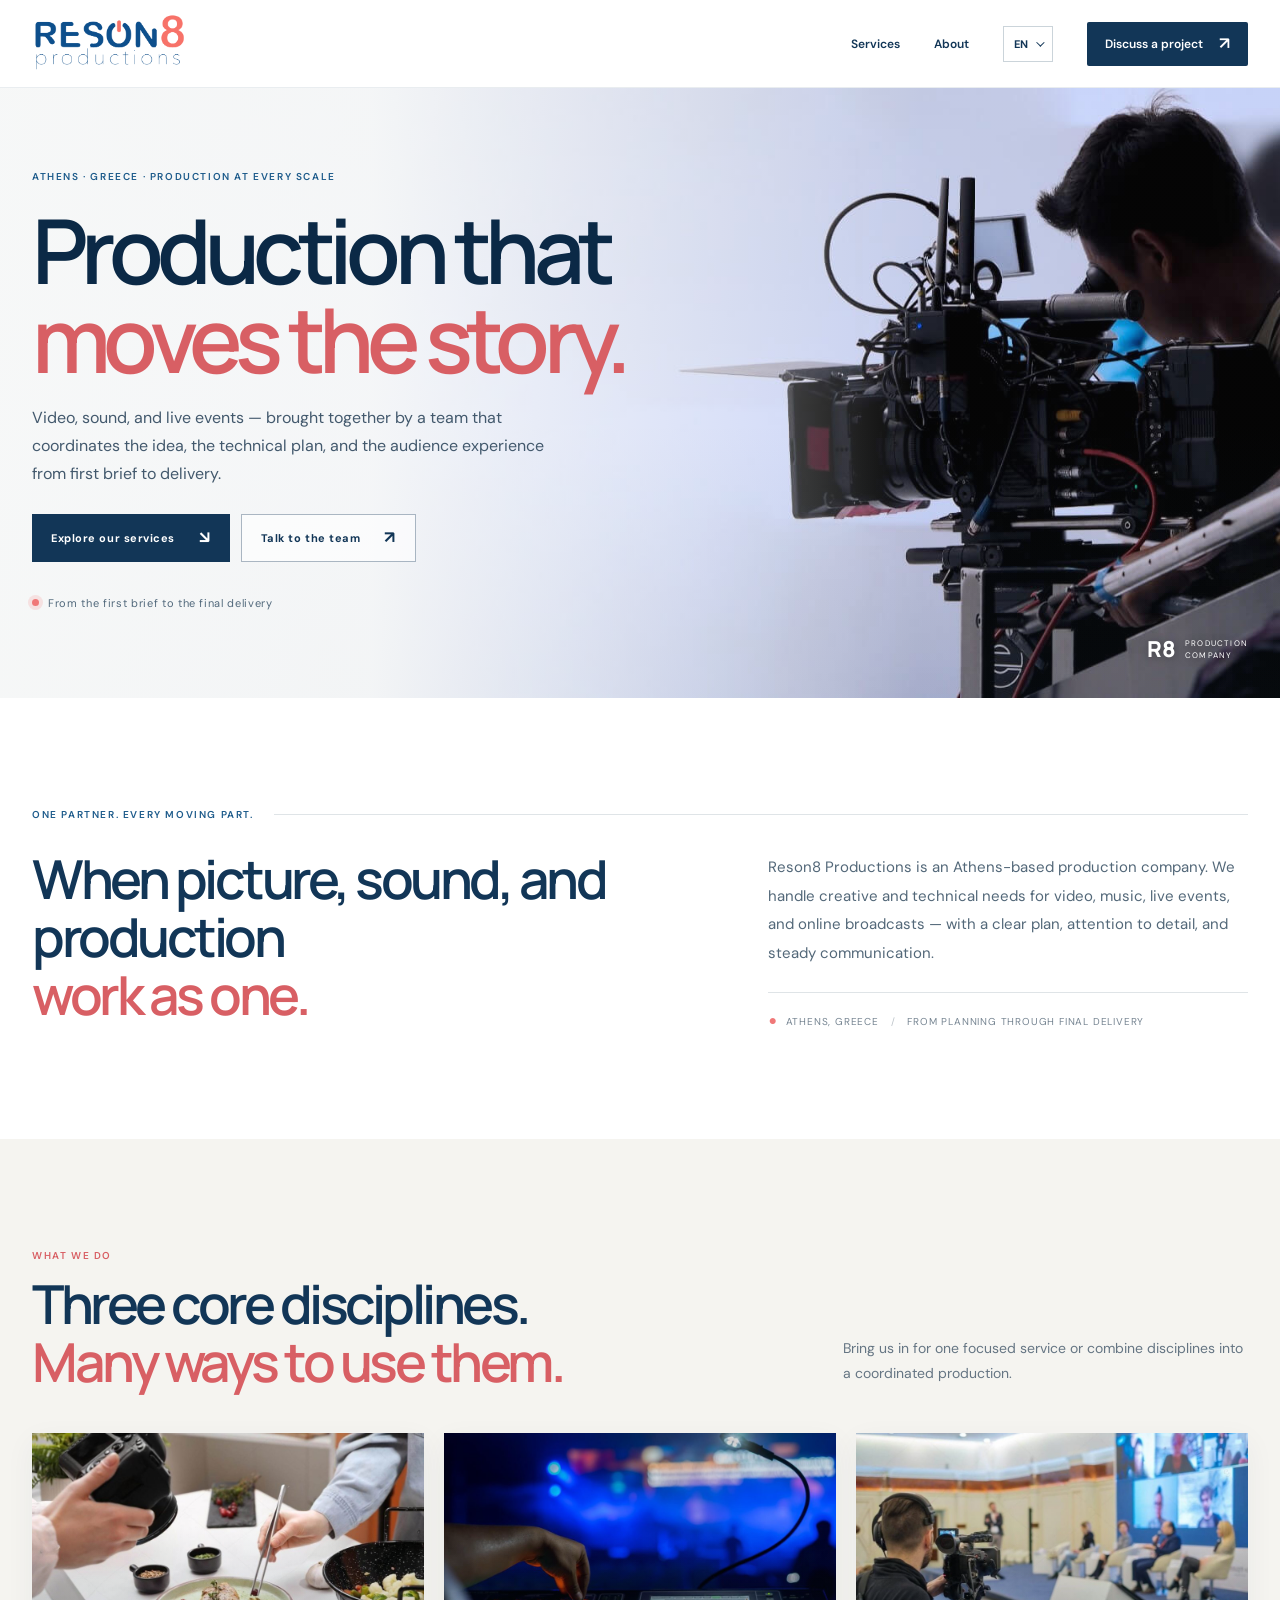
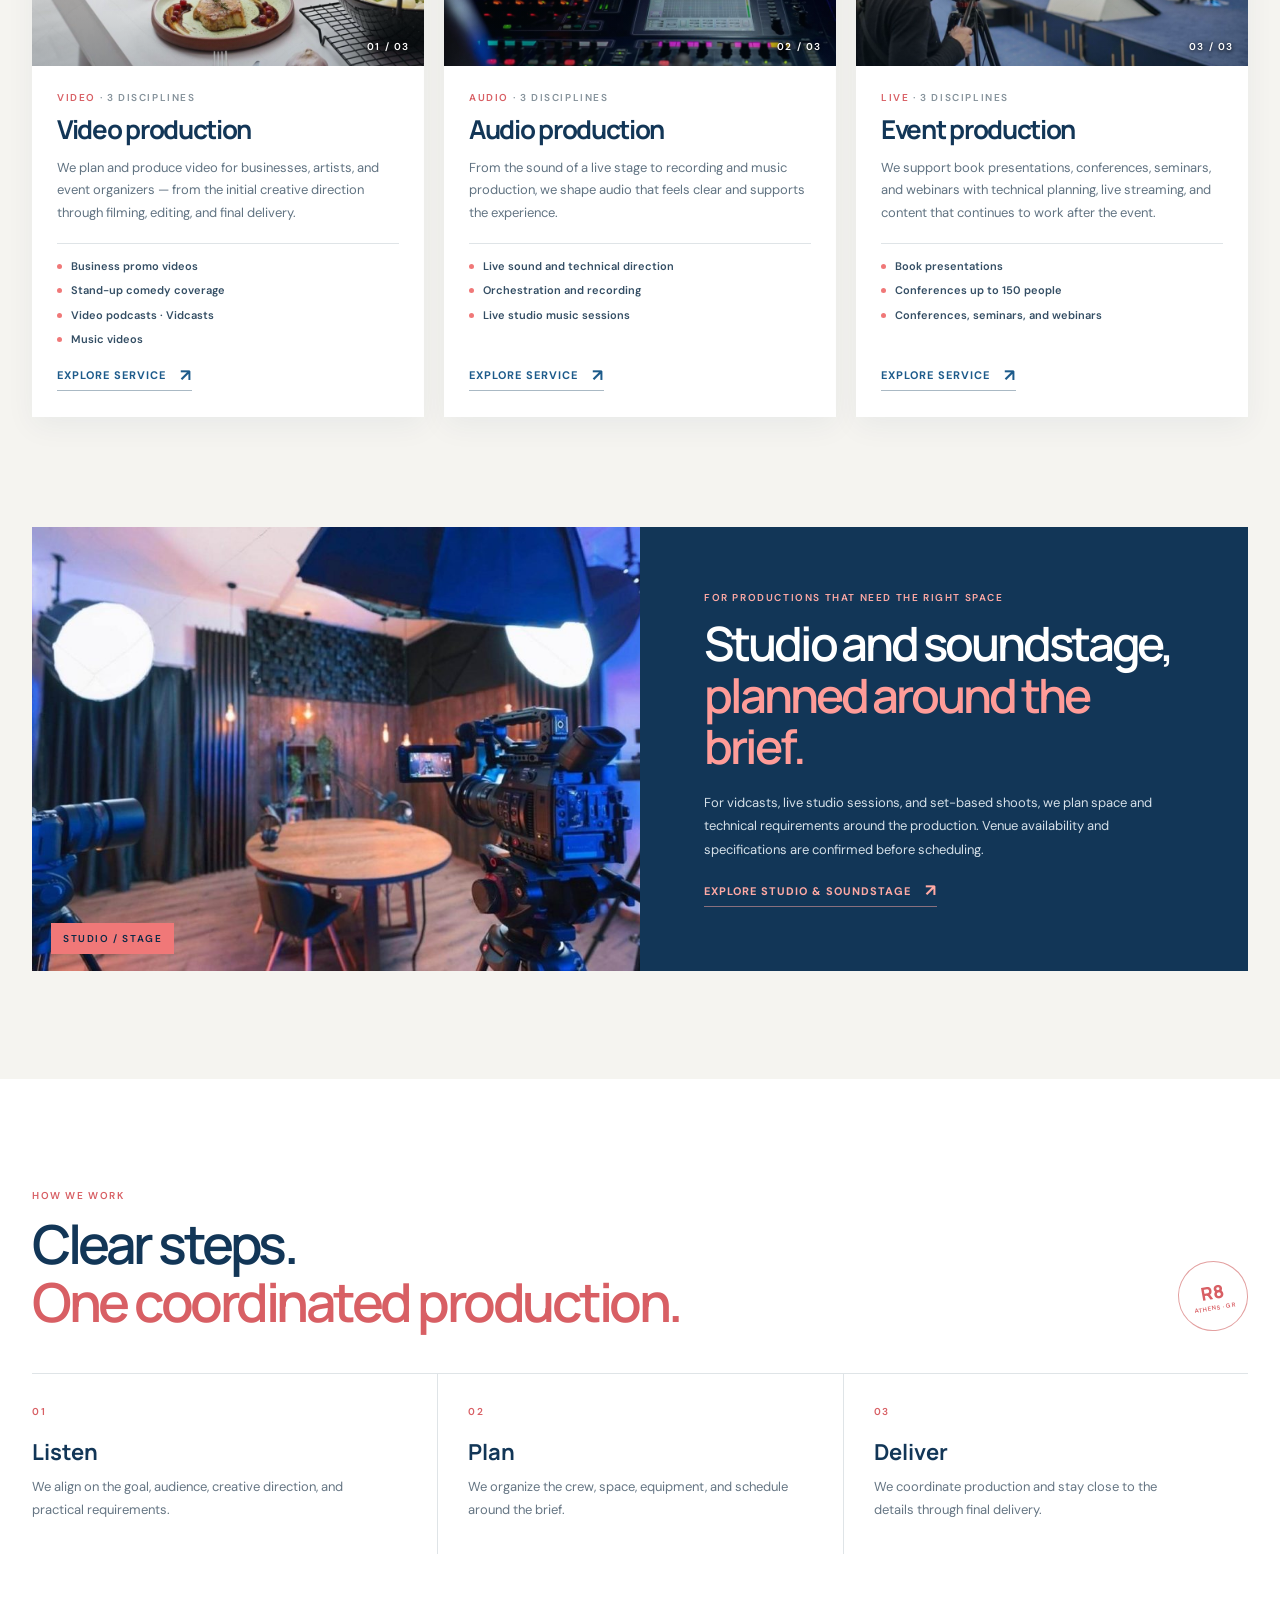
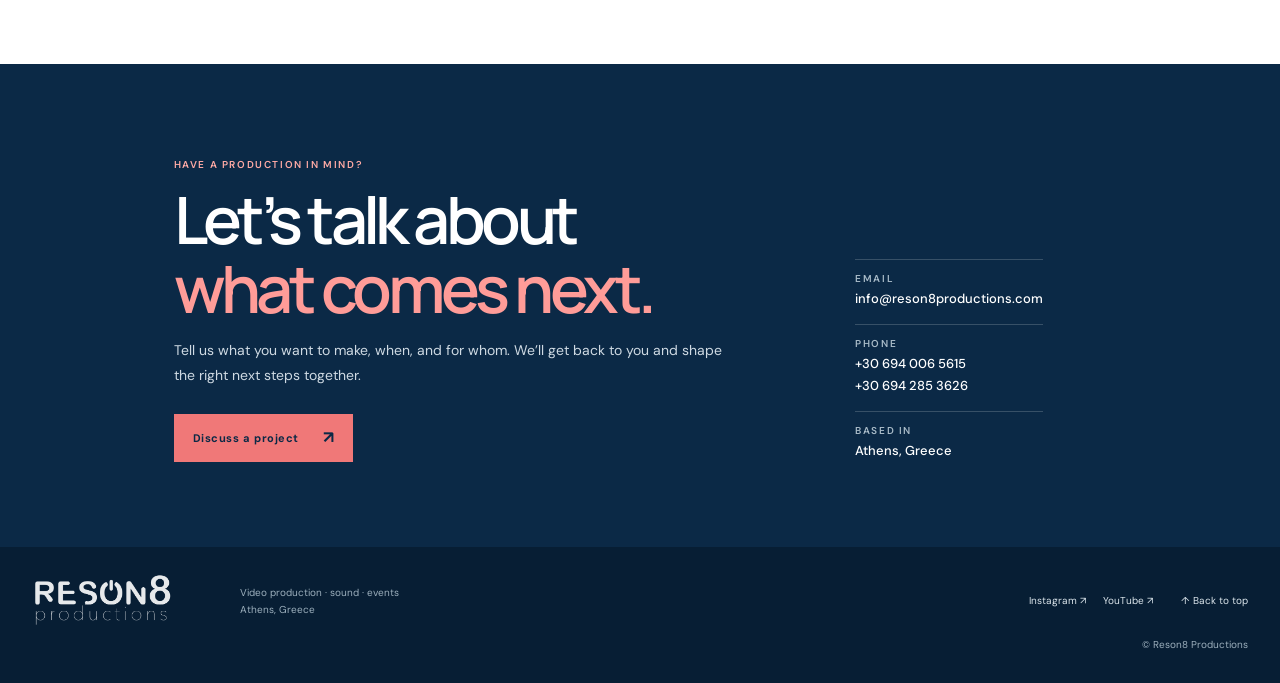
==== en/index.html @ 45d51c39 "Add files via upload" ====
<!doctype html><html lang="en"><head><meta charset="utf-8"><meta name="viewport" content="width=device-width,initial-scale=1"><title>Video, Audio &amp; Event Production in Athens | Reson8 Productions</title><meta name="description" content="Athens-based Reson8 Productions delivers video production, live sound, recording, events, vidcasts, and webinar support."><link rel="canonical" href="https://reson8productions.com/en/"><link rel="alternate" hreflang="el-GR" href="https://reson8productions.com/"><link rel="alternate" hreflang="en" href="https://reson8productions.com/en/"><link rel="alternate" hreflang="x-default" href="https://reson8productions.com/"><meta property="og:type" content="website"><meta property="og:site_name" content="Reson8 Productions"><meta property="og:locale" content="en_GB"><meta property="og:title" content="Video, Audio &amp; Event Production in Athens | Reson8 Productions"><meta property="og:description" content="Athens-based Reson8 Productions delivers video production, live sound, recording, events, vidcasts, and webinar support."><meta property="og:url" content="https://reson8productions.com/en/"><meta property="og:image" content="https://reson8productions.com/Reson8_files/original-camera-setup.jpg"><meta name="twitter:card" content="summary_large_image"><script type="application/ld+json">{"@context":"https://schema.org","@type":"Organization","@id":"https://reson8productions.com/#business","name":"Reson8 Productions","url":"https://reson8productions.com/","email":"info@reson8productions.com","telephone":["+30 694 006 5615","+30 694 285 3626"],"logo":"https://reson8productions.com/Reson8_files/original-reson8-logo.png","address":{"@type":"PostalAddress","addressLocality":"Athens","addressRegion":"Attica","addressCountry":"GR"},"sameAs":["https://www.instagram.com/reson8_productions/","https://www.youtube.com/@Reson8productions","https://www.facebook.com/profile.php?id=61552597577874"],"areaServed":{"@type":"City","name":"Athens"}}</script><link rel="preconnect" href="https://fonts.googleapis.com"><link rel="preconnect" href="https://fonts.gstatic.com" crossorigin><link href="https://fonts.googleapis.com/css2?family=DM+Sans:wght@400;500;600;700&family=Manrope:wght@400;500;600;700;800&display=swap" rel="stylesheet"><link rel="preload" as="image" href="../Reson8_files/original-camera-setup.jpg"><link rel="stylesheet" href="../assets/site.css"></head><body id="top"><header class="site-header"><div class="nav-shell"><a class="brand" href="../en/index.html" aria-label="Reson8 Productions"><img src="../Reson8_files/original-reson8-logo.png" width="200" height="76" alt="Reson8 Productions"></a><button class="menu-toggle" aria-label="Open menu" aria-expanded="false" type="button"><span></span><span></span></button><nav class="nav-links" aria-label="Services"><a href="../en/index.html#services">Services</a><a href="../en/index.html#about">About</a><div class="language-wrap"><button class="language-trigger" type="button" aria-haspopup="true" aria-expanded="false" aria-label="Language: EN"><span>EN</span><i aria-hidden="true"></i></button><div class="language-menu" hidden><a href="../index.html" lang="el">EL</a></div></div><a class="nav-cta" href="mailto:info@reson8productions.com?subject=Discuss+a+project">Discuss a project <span>↗</span></a></nav></div></header><main><section class="hero"><img class="hero-photo" src="../Reson8_files/original-camera-setup.jpg" alt="Camera crew preparing a cinema camera for a production" width="1920" height="562" fetchpriority="high"><div class="hero-wash"></div><div class="hero-content"><div class="eyebrow hero-eyebrow">Athens · Greece · Production at every scale</div><h1>Production that<br><em>moves the story.</em></h1><p>Video, sound, and live events — brought together by a team that coordinates the idea, the technical plan, and the audience experience from first brief to delivery.</p><div class="hero-actions"><a class="button button-dark" href="#services">Explore our services <span>↘</span></a><a class="button button-light" href="mailto:info@reson8productions.com">Talk to the team <span>↗</span></a></div><div class="hero-note"><span class="signal-dot"></span>From the first brief to the final delivery</div></div><div class="hero-signature"><span>R8</span><small>PRODUCTION<br>COMPANY</small></div></section>
<section class="intro-section" id="about"><div class="section-label"><span class="eyebrow">One partner. Every moving part.</span><span class="rule"></span></div><div class="intro-grid"><h2>When picture, sound, and production<br><em>work as one.</em></h2><div class="intro-copy"><p>Reson8 Productions is an Athens-based production company. We handle creative and technical needs for video, music, live events, and online broadcasts — with a clear plan, attention to detail, and steady communication.</p><div class="location-line"><span class="pin">●</span>Athens, Greece <span class="line-sep">/</span> From planning through final delivery</div></div></div></section>
<section class="services-section" id="services"><div class="section-heading"><div><div class="eyebrow coral-text">What we do</div><h2>Three core disciplines.<br><em>Many ways to use them.</em></h2></div><p>Bring us in for one focused service or combine disciplines into a coordinated production.</p></div><div class="service-grid"><article class="service-card"><a class="service-photo" href="../en/services/video-production/index.html" aria-label="Explore service: Video production"><img src="../Reson8_files/original-video-promo.jpg" alt="Promotional video shoot with camera and food styling" width="980" height="653" loading="lazy"><span class="photo-index">01 / 03</span></a><div class="service-card-copy"><div class="card-overline">Video <span>· 3 disciplines</span></div><h3><a href="../en/services/video-production/index.html">Video production</a></h3><p>We plan and produce video for businesses, artists, and event organizers — from the initial creative direction through filming, editing, and final delivery.</p><ul class="service-tags"><li>Business promo videos</li><li>Stand-up comedy coverage</li><li>Video podcasts · Vidcasts</li><li>Music videos</li></ul><a class="text-link" href="../en/services/video-production/index.html">Explore service <span>↗</span></a></div></article><article class="service-card"><a class="service-photo" href="../en/services/audio-production/index.html" aria-label="Explore service: Audio production"><img src="../Reson8_files/original-audio-live.jpg" alt="Sound engineer at a live production mixing console" width="980" height="653" loading="lazy"><span class="photo-index">02 / 03</span></a><div class="service-card-copy"><div class="card-overline">Audio <span>· 3 disciplines</span></div><h3><a href="../en/services/audio-production/index.html">Audio production</a></h3><p>From the sound of a live stage to recording and music production, we shape audio that feels clear and supports the experience.</p><ul class="service-tags"><li>Live sound and technical direction</li><li>Orchestration and recording</li><li>Live studio music sessions</li></ul><a class="text-link" href="../en/services/audio-production/index.html">Explore service <span>↗</span></a></div></article><article class="service-card"><a class="service-photo" href="../en/services/event-production/index.html" aria-label="Explore service: Event production"><img src="../Reson8_files/original-seminars.jpg" alt="Camera filming speakers at a conference" width="980" height="653" loading="lazy"><span class="photo-index">03 / 03</span></a><div class="service-card-copy"><div class="card-overline">Live <span>· 3 disciplines</span></div><h3><a href="../en/services/event-production/index.html">Event production</a></h3><p>We support book presentations, conferences, seminars, and webinars with technical planning, live streaming, and content that continues to work after the event.</p><ul class="service-tags"><li>Book presentations</li><li>Conferences up to 150 people</li><li>Conferences, seminars, and webinars</li></ul><a class="text-link" href="../en/services/event-production/index.html">Explore service <span>↗</span></a></div></article></div></section>
<section class="studio-feature"><div class="studio-photo"><img src="../Reson8_files/original-videocasts.jpg" width="980" height="649" alt="Videocast studio with cameras, lighting, and microphones" loading="lazy"><span class="studio-photo-tag">STUDIO / STAGE</span></div><div class="studio-feature-copy"><div class="eyebrow">For productions that need the right space</div><h2>Studio and soundstage,<br><em>planned around the brief.</em></h2><p>For vidcasts, live studio sessions, and set-based shoots, we plan space and technical requirements around the production. Venue availability and specifications are confirmed before scheduling.</p><a class="text-link" href="../en/services/studio-soundstage/index.html">Explore studio & soundstage <span>↗</span></a></div></section>
<section class="process-section"><div class="section-heading"><div><div class="eyebrow coral-text">How we work</div><h2>Clear steps.<br><em>One coordinated production.</em></h2></div><span class="process-stamp">R8<br><small>ATHENS · GR</small></span></div><div class="process-grid"><article class="process-step"><span>01</span><h3>Listen</h3><p>We align on the goal, audience, creative direction, and practical requirements.</p></article><article class="process-step"><span>02</span><h3>Plan</h3><p>We organize the crew, space, equipment, and schedule around the brief.</p></article><article class="process-step"><span>03</span><h3>Deliver</h3><p>We coordinate production and stay close to the details through final delivery.</p></article></div></section>
<section class="contact-section" id="contact"><div class="contact-content"><div class="eyebrow">Have a production in mind?</div><h2>Let’s talk about<br><em>what comes next.</em></h2><p>Tell us what you want to make, when, and for whom. We’ll get back to you and shape the right next steps together.</p><a class="button button-coral" href="mailto:info@reson8productions.com">Discuss a project <span>↗</span></a></div><div class="contact-details"><div><span>Email</span><a href="mailto:info@reson8productions.com">info@reson8productions.com</a></div><div><span>Phone</span><a href="tel:+306940065615">+30 694 006 5615</a><a href="tel:+306942853626">+30 694 285 3626</a></div><div><span>Based in</span><strong>Athens, Greece</strong></div></div></section></main><footer class="site-footer"><div class="footer-inner"><a href="../en/index.html" class="footer-brand"><img src="../Reson8_files/original-reson8-logo.png" width="175" height="67" alt="Reson8 Productions"></a><p>Video production · sound · events<br>Athens, Greece</p><div class="footer-social"><a href="https://www.instagram.com/reson8_productions/" target="_blank" rel="noreferrer">Instagram ↗</a><a href="https://www.youtube.com/@Reson8productions" target="_blank" rel="noreferrer">YouTube ↗</a></div><a href="#top" class="backtop">↑ Back to top</a><small>© Reson8 Productions</small></div></footer><script>const t=document.querySelector('.menu-toggle'),n=document.querySelector('.nav-links'),l=document.querySelector('.language-trigger'),m=document.querySelector('.language-menu');t?.addEventListener('click',()=>{let o=n.classList.toggle('open');t.setAttribute('aria-expanded',o);});l?.addEventListener('click',()=>{let o=l.getAttribute('aria-expanded')==='true';l.setAttribute('aria-expanded',String(!o));m.hidden=o});document.addEventListener('click',e=>{if(!e.target.closest('.language-wrap')){m.hidden=true;l?.setAttribute('aria-expanded','false')}});document.addEventListener('keydown',e=>{if(e.key==='Escape'){m.hidden=true;l?.setAttribute('aria-expanded','false')}});</script></body></html>
---- assets/site.css ----
:root{--navy:#123657;--navy-deep:#0b2946;--blue:#1d5b8b;--coral:#f07878;--coral-dark:#d85f64;--ink:#18334d;--muted:#657583;--paper:#f5f4f0;--white:#fff;--line:#dfe4e7;--max:1320px;--shadow:0 22px 55px rgba(10,37,63,.12)}
*{box-sizing:border-box}html{scroll-behavior:smooth;scroll-padding-top:92px}body{margin:0;background:var(--paper);color:var(--ink);font-family:'DM Sans',Arial,sans-serif;-webkit-font-smoothing:antialiased}img{display:block;max-width:100%}a{color:inherit;text-decoration:none}button{font:inherit}.eyebrow,.card-overline,.photo-index,.process-step>span,.contact-details span,.studio-photo-tag{font:600 10px/1.3 'DM Sans',sans-serif;letter-spacing:.16em;text-transform:uppercase}.site-header{height:88px;background:rgba(255,255,255,.97);position:relative;z-index:20;border-bottom:1px solid rgba(18,54,87,.09)}.nav-shell{height:100%;width:min(var(--max),calc(100% - 64px));margin:auto;display:flex;align-items:center;justify-content:space-between}.brand{display:flex;align-items:center}.brand img{width:156px;height:auto;object-fit:contain}.nav-links{display:flex;align-items:center;gap:34px;color:var(--navy);font-size:12px;font-weight:600}.nav-links>a:not(.nav-cta){padding:12px 0;position:relative}.nav-links>a:not(.nav-cta):after{position:absolute;content:'';height:2px;left:0;right:100%;bottom:4px;background:var(--coral);transition:right .2s}.nav-links>a:not(.nav-cta):hover:after{right:0}.nav-cta{display:inline-flex;align-items:center;gap:16px;background:var(--navy);color:#fff;padding:14px 18px;border-radius:2px;transition:background .2s,transform .2s}.nav-cta:hover,.button-dark:hover{background:var(--blue);transform:translateY(-1px)}.nav-cta span,.button span,.text-link span{font-size:17px;line-height:.8}.language-wrap{position:relative}.language-trigger{display:flex;align-items:center;justify-content:center;gap:8px;min-width:50px;height:36px;border:1px solid #cbd4da;background:transparent;color:var(--navy);font-size:11px;font-weight:700;cursor:pointer}.language-trigger i{width:6px;height:6px;border-right:1px solid currentColor;border-bottom:1px solid currentColor;transform:rotate(45deg) translateY(-2px)}.language-menu{position:absolute;right:0;top:calc(100% + 8px);min-width:52px;padding:4px;background:#fff;box-shadow:var(--shadow);border:1px solid var(--line);text-align:center}.language-menu[hidden]{display:none}.language-menu a{display:block;padding:9px;font-size:11px;font-weight:700}.language-menu a:hover{background:var(--paper);color:var(--coral-dark)}.menu-toggle{display:none}
.hero{min-height:610px;position:relative;overflow:hidden;display:flex;align-items:center;background:#e9edf0}.hero-photo,.hero-wash{position:absolute;inset:0;width:100%;height:100%}.hero-photo{object-fit:cover;object-position:center 53%}.hero-wash{background:linear-gradient(90deg,rgba(248,249,248,.97) 0%,rgba(248,249,248,.93) 29%,rgba(248,249,248,.54) 48%,rgba(248,249,248,.02) 72%),linear-gradient(0deg,rgba(11,41,70,.12),transparent 45%)}.hero-content{position:relative;z-index:2;width:min(var(--max),calc(100% - 64px));margin:0 auto;padding:72px 0 78px;max-width:var(--max)}.hero-content>*{max-width:600px}.hero-eyebrow{color:var(--blue)}h1,h2,h3,p{margin-top:0}.hero h1{font:600 clamp(54px,7vw,92px)/.99 Manrope,sans-serif;letter-spacing:-.075em;color:var(--navy-deep);margin:23px 0 20px}.hero h1 em,.intro-grid h2 em,.section-heading h2 em,.studio-feature h2 em,.process-heading h2 em,.contact-content h2 em,.detail-copy h1 em{font-style:normal;color:var(--coral-dark)}.hero-content>p{font-size:16px;line-height:1.75;color:#43596d;max-width:525px;margin-bottom:26px}.hero-actions{display:flex;gap:11px;flex-wrap:wrap}.button{min-height:48px;padding:0 19px;display:inline-flex;align-items:center;justify-content:center;gap:24px;font-size:11px;font-weight:700;letter-spacing:.05em;transition:transform .2s,background .2s,color .2s}.button-dark{background:var(--navy);color:white}.button-light{color:var(--navy);border:1px solid rgba(18,54,87,.35);background:rgba(255,255,255,.65)}.button-light:hover{background:#fff}.hero-note{margin-top:34px;color:#52697c;font-size:11px;display:flex;align-items:center;gap:9px;letter-spacing:.06em}.signal-dot{width:7px;height:7px;border-radius:50%;background:var(--coral);box-shadow:0 0 0 4px rgba(240,120,120,.18)}.hero-signature{position:absolute;right:max(32px,calc((100% - var(--max))/2));bottom:34px;z-index:2;display:flex;align-items:center;gap:9px;color:#fff;text-shadow:0 1px 10px rgba(0,0,0,.35)}.hero-signature b{font:800 24px Manrope}.hero-signature span{font:800 22px Manrope}.hero-signature small{font-size:8px;letter-spacing:.15em;line-height:1.5}
.intro-section,.services-section,.process-section{padding:110px 32px}.intro-section{background:#fff}.section-label{max-width:var(--max);margin:0 auto 29px;display:flex;align-items:center;gap:20px}.section-label .eyebrow{color:var(--blue)}.rule{height:1px;background:var(--line);flex:1}.intro-grid{max-width:var(--max);margin:auto;display:grid;grid-template-columns:1fr .78fr;gap:10%;align-items:start}.intro-grid h2,.section-heading h2,.studio-feature h2,.process-heading h2{font:600 clamp(36px,4.2vw,58px)/1.08 Manrope,sans-serif;letter-spacing:-.065em;color:var(--navy);margin:0}.intro-copy p{font-size:15px;line-height:1.9;color:#536879;margin:3px 0 25px}.location-line{border-top:1px solid var(--line);padding-top:18px;font-size:10px;letter-spacing:.08em;text-transform:uppercase;color:#768592}.pin{color:var(--coral);font-size:14px;margin-right:8px}.line-sep{margin:0 8px;color:#bdc4ca}.services-section{background:var(--paper)}.section-heading{max-width:var(--max);margin:0 auto 42px;display:flex;justify-content:space-between;gap:45px;align-items:end}.section-heading>div{max-width:720px}.section-heading p{max-width:405px;margin:0 0 5px;color:var(--muted);font-size:14px;line-height:1.8}.coral-text{color:var(--coral-dark);margin-bottom:13px}.section-heading h2{margin-top:0}.service-grid{max-width:var(--max);margin:0 auto;display:grid;grid-template-columns:repeat(3,minmax(0,1fr));gap:20px}.service-card{background:#fff;box-shadow:0 9px 28px rgba(18,54,87,.055);display:flex;flex-direction:column;min-width:0;transition:transform .25s,box-shadow .25s}.service-card:hover{transform:translateY(-4px);box-shadow:var(--shadow)}.service-photo{display:block;position:relative;overflow:hidden;aspect-ratio:1.68;background:#dce2e5}.service-photo:after{content:'';position:absolute;inset:40% 0 0;background:linear-gradient(transparent,rgba(8,30,50,.25))}.service-photo img{width:100%;height:100%;object-fit:cover;transition:transform .4s}.service-card:hover .service-photo img{transform:scale(1.035)}.photo-index{position:absolute;z-index:1;right:14px;bottom:13px;color:white;text-shadow:0 1px 4px #000}.service-card-copy{padding:25px 25px 26px;display:flex;flex-direction:column;flex:1}.card-overline{color:var(--coral-dark);margin-bottom:11px}.card-overline span{color:#85929b}.service-card h3{font:700 26px/1.12 Manrope,sans-serif;letter-spacing:-.05em;color:var(--navy);margin:0 0 12px}.service-card-copy>p{font-size:13px;line-height:1.75;color:#617382;margin:0 0 18px}.service-tags{margin:0 0 21px;padding:15px 0 0;list-style:none;border-top:1px solid var(--line);display:grid;gap:9px}.service-tags li{position:relative;padding-left:14px;font-size:11px;font-weight:600;color:#344e64;line-height:1.4}.service-tags li:before{position:absolute;left:0;top:5px;width:5px;height:5px;border-radius:50%;background:var(--coral);content:''}.text-link{display:inline-flex;align-items:center;gap:14px;width:max-content;color:var(--blue);font-size:11px;font-weight:700;text-transform:uppercase;letter-spacing:.09em;border-bottom:1px solid #aab9c4;padding:0 0 8px;transition:color .2s,border-color .2s}.text-link:hover{color:var(--coral-dark);border-color:var(--coral)}.service-card .text-link{margin-top:auto}
.studio-feature{max-width:var(--max);margin:0 auto;padding:0 32px 108px;display:grid;grid-template-columns:1fr 1fr;align-items:stretch}.studio-photo{min-height:370px;position:relative;overflow:hidden;background:var(--navy)}.studio-photo img{width:100%;height:100%;position:absolute;inset:0;object-fit:cover}.studio-photo-tag{position:absolute;bottom:17px;left:19px;background:var(--coral);color:var(--navy-deep);padding:9px 12px}.studio-feature-copy{background:var(--navy);color:white;padding:clamp(35px,5vw,70px);display:flex;flex-direction:column;align-items:flex-start;justify-content:center}.studio-feature-copy .eyebrow{color:#ffaaa5;margin-bottom:14px}.studio-feature h2{color:#fff;font-size:clamp(32px,3.7vw,49px);margin-bottom:19px}.studio-feature h2 em{color:#ff9c98}.studio-feature-copy p{font-size:13px;line-height:1.8;color:#d5e0e8;margin-bottom:23px;max-width:470px}.studio-feature .text-link{color:#ffaaa5;border-color:rgba(255,170,165,.5)}
.process-section{background:#fff}.process-grid{max-width:var(--max);margin:0 auto;display:grid;grid-template-columns:repeat(3,1fr);border-top:1px solid var(--line)}.process-step{padding:25px 30px 5px 0;min-height:180px}.process-step+.process-step{padding-left:30px;border-left:1px solid var(--line)}.process-step>span{color:var(--coral-dark)}.process-step h3{font:700 22px Manrope,sans-serif;color:var(--navy);margin:17px 0 9px}.process-step p{font-size:13px;line-height:1.75;color:var(--muted);max-width:320px}.process-stamp{display:grid;place-content:center;text-align:center;border:1px solid #e3a0a0;color:var(--coral-dark);width:70px;height:70px;border-radius:50%;font:800 18px Manrope;transform:rotate(-10deg)}.process-stamp small{font:600 6px 'DM Sans';letter-spacing:.08em}.contact-section{background:var(--navy-deep);color:#fff;padding:94px 32px 85px;display:grid;grid-template-columns:minmax(0,1fr) minmax(290px,.56fr);gap:10%;align-items:end}.contact-content,.contact-details{max-width:calc(var(--max)/2)}.contact-content{justify-self:end}.contact-content .eyebrow{color:#ffaaa5;margin-bottom:14px}.contact-content h2{font:600 clamp(42px,5.1vw,68px)/1.05 Manrope,sans-serif;letter-spacing:-.07em;margin:0 0 16px}.contact-content h2 em{color:#ff9c98}.contact-content>p{font-size:14px;line-height:1.8;color:#cfdae3;max-width:560px;margin:0 0 25px}.button-coral{background:var(--coral);color:var(--navy-deep)}.button-coral:hover{background:#ff9995;transform:translateY(-1px)}.contact-details{justify-self:start;display:grid;gap:17px;padding-bottom:3px}.contact-details>div{display:grid;gap:5px;border-top:1px solid rgba(255,255,255,.18);padding-top:12px}.contact-details span{color:#a8bac7}.contact-details a,.contact-details strong{font-size:13px;font-weight:500;color:#fff}.site-footer{background:#071e34;color:#c4d1dc;padding:27px 32px}.footer-inner{width:min(var(--max),100%);margin:auto;display:grid;grid-template-columns:180px 1fr auto auto;align-items:center;gap:28px}.footer-brand img{width:142px;height:auto;filter:brightness(0) invert(1);opacity:.9}.footer-inner p,.footer-inner small{font-size:10px;line-height:1.7;color:#9db0bd;margin:0}.footer-social{display:flex;gap:17px}.footer-social a,.backtop{font-size:10px;color:#dce6ec}.footer-social a:hover,.backtop:hover{color:#ffaaa5}.backtop{justify-self:end}.footer-inner small{grid-column:2/-1;justify-self:end;margin-top:-22px}
/* Service detail pages */
.detail-hero{padding:58px max(32px,calc((100% - var(--max))/2)) 72px;background:#fff;display:grid;grid-template-columns:.82fr 1.18fr;gap:7%;align-items:center}.detail-copy{max-width:530px}.breadcrumbs{display:flex;gap:9px;flex-wrap:wrap;align-items:center;color:#82909a;font-size:10px;margin-bottom:30px}.breadcrumbs a{color:var(--blue)}.detail-copy>.eyebrow{color:var(--coral-dark);margin-bottom:13px}.detail-copy h1{font:650 clamp(44px,5.7vw,72px)/1.02 Manrope,sans-serif;color:var(--navy);letter-spacing:-.075em;margin:0 0 18px}.detail-copy h1 em{display:inline-block;font-size:.6em;line-height:1.12;letter-spacing:-.04em;margin-top:12px}.detail-copy>p{font-size:14px;line-height:1.85;color:#5b7080;margin:0 0 24px}.detail-hero-photo{height:430px;overflow:hidden;background:#dce3e8;position:relative}.detail-hero-photo img{width:100%;height:100%;object-fit:cover}.detail-hero-photo:after{position:absolute;inset:60% 0 0;content:'';background:linear-gradient(transparent,rgba(8,30,50,.13));pointer-events:none}.offer-section{padding:92px 32px 104px;background:var(--paper)}.offer-grid{max-width:var(--max);margin:auto;display:grid;grid-template-columns:repeat(3,minmax(0,1fr));gap:19px}.offer-card{background:#fff;min-width:0}.offer-photo{position:relative;aspect-ratio:1.52;overflow:hidden;background:#dbe0e2}.offer-photo img{width:100%;height:100%;object-fit:cover;transition:transform .4s}.offer-card:hover .offer-photo img{transform:scale(1.035)}.offer-photo>span{position:absolute;top:12px;left:13px;background:var(--coral);color:var(--navy-deep);width:29px;height:29px;display:grid;place-items:center;font:700 9px 'DM Sans'}.offer-copy{padding:21px 22px 24px}.offer-copy h3{font:700 19px/1.2 Manrope,sans-serif;color:var(--navy);letter-spacing:-.035em;margin:0 0 10px}.offer-copy p{font-size:12px;line-height:1.8;color:#617382;margin:0}.detail-note{max-width:var(--max);margin:0 auto;padding:0 32px 92px;display:grid;grid-template-columns:72px minmax(0,1fr) auto;align-items:center;gap:24px}.detail-note-mark{width:66px;height:66px;border:1px solid #e5a3a0;color:var(--coral-dark);display:grid;place-items:center;border-radius:50%;font:800 17px Manrope}.detail-note>div:nth-child(2) .eyebrow{color:var(--coral-dark);margin-bottom:8px}.detail-note h2{font:600 clamp(26px,3.2vw,40px)/1.1 Manrope,sans-serif;letter-spacing:-.05em;color:var(--navy);margin:0 0 8px}.detail-note p{font-size:12px;line-height:1.7;color:var(--muted);margin:0;max-width:700px}.detail-contact{background:var(--navy);color:#fff;padding:59px max(32px,calc((100% - var(--max))/2));display:flex;align-items:center;justify-content:space-between;gap:35px}.detail-contact .eyebrow{color:#ffaaa5;margin-bottom:8px}.detail-contact h2{font:600 clamp(34px,4vw,48px)/1.05 Manrope,sans-serif;letter-spacing:-.06em;margin:0 0 9px}.detail-contact h2 em{color:#ff9c98}.detail-contact p{font-size:12px;line-height:1.7;color:#c9d5de;margin:0;max-width:550px}
@media(max-width:1000px){.nav-shell{width:calc(100% - 42px)}.nav-links{gap:20px}.hero-content{width:calc(100% - 64px)}.service-grid{gap:14px}.service-card-copy{padding:21px 18px}.service-card h3{font-size:22px}.service-tags li{font-size:10px}.detail-hero{grid-template-columns:.9fr 1.1fr;gap:5%}.detail-hero-photo{height:365px}}
@media(max-width:760px){html{scroll-padding-top:76px}.site-header{height:74px}.nav-shell{width:calc(100% - 36px)}.brand img{width:134px}.menu-toggle{display:flex;width:38px;height:38px;flex-direction:column;justify-content:center;align-items:center;gap:5px;border:1px solid var(--line);background:#fff;color:var(--navy)}.menu-toggle span{width:15px;height:1px;background:var(--navy)}.nav-links{display:none;position:absolute;left:0;right:0;top:73px;flex-direction:column;align-items:stretch;gap:8px;padding:20px 22px 25px;background:#fff;border-bottom:1px solid var(--line);box-shadow:0 18px 30px rgba(10,37,63,.1)}.nav-links.open{display:flex}.nav-links>a:not(.nav-cta){padding:10px 0}.nav-cta{justify-content:space-between}.language-wrap{position:absolute;right:22px;top:18px}.hero{min-height:680px;align-items:flex-end}.hero-photo{object-position:66% center}.hero-wash{background:linear-gradient(0deg,rgba(248,249,248,.97) 0%,rgba(248,249,248,.94) 42%,rgba(248,249,248,.32) 72%,rgba(248,249,248,.02) 100%)}.hero-content{width:calc(100% - 40px);padding:50px 0 42px}.hero h1{font-size:clamp(49px,13vw,72px);margin:16px 0}.hero-content>p{font-size:14px}.hero-signature{right:20px;top:24px;bottom:auto;color:white}.intro-section,.services-section,.process-section{padding:72px 20px}.intro-grid{grid-template-columns:1fr;gap:20px}.intro-grid h2,.section-heading h2,.studio-feature h2,.process-heading h2{font-size:clamp(34px,10vw,48px)}.intro-copy p{font-size:14px}.section-heading{display:block;margin-bottom:25px}.section-heading p{margin-top:18px}.service-grid{grid-template-columns:1fr;gap:15px}.service-photo{aspect-ratio:1.85}.service-card-copy{padding:22px}.service-card h3{font-size:25px}.service-tags{grid-template-columns:1fr 1fr;column-gap:16px}.studio-feature{padding:0 20px 72px;grid-template-columns:1fr}.studio-photo{min-height:260px;aspect-ratio:1.5}.studio-feature-copy{padding:31px 25px 34px}.process-grid{grid-template-columns:1fr}.process-step,.process-step+.process-step{padding:22px 0;border-left:0;border-bottom:1px solid var(--line);min-height:auto}.process-step:last-child{border-bottom:0}.contact-section{padding:67px 20px 58px;grid-template-columns:1fr;gap:35px}.contact-content{justify-self:start}.contact-content h2{font-size:clamp(42px,12vw,58px)}.contact-details{width:100%}.site-footer{padding:25px 20px}.footer-inner{grid-template-columns:1fr auto;gap:15px}.footer-inner p{grid-column:1/-1;grid-row:2}.footer-social{grid-column:1/-1;grid-row:3}.backtop{grid-column:2;grid-row:1}.footer-inner small{grid-column:1/-1;justify-self:start;margin-top:0}.detail-hero{padding:38px 20px 55px;grid-template-columns:1fr;gap:27px}.breadcrumbs{margin-bottom:23px}.detail-copy h1{font-size:clamp(43px,12vw,64px)}.detail-hero-photo{height:auto;aspect-ratio:1.45}.offer-section{padding:68px 20px 73px}.offer-grid{grid-template-columns:1fr;gap:13px}.offer-photo{aspect-ratio:1.75}.offer-copy{padding:19px}.offer-copy h3{font-size:20px}.detail-note{padding:0 20px 68px;grid-template-columns:48px 1fr;gap:14px;align-items:start}.detail-note-mark{width:46px;height:46px;font-size:13px}.detail-note .text-link{grid-column:2}.detail-contact{padding:44px 20px;display:block}.detail-contact h2{font-size:38px}.detail-contact .button{margin-top:21px}}
@media(max-width:420px){.hero-actions{display:grid;grid-template-columns:1fr}.button{width:100%}.service-tags{grid-template-columns:1fr}.hero-signature{transform:scale(.88);transform-origin:top right}.location-line{font-size:9px}}
@media(prefers-reduced-motion:reduce){html{scroll-behavior:auto}*,*:before,*:after{transition:none!important}}
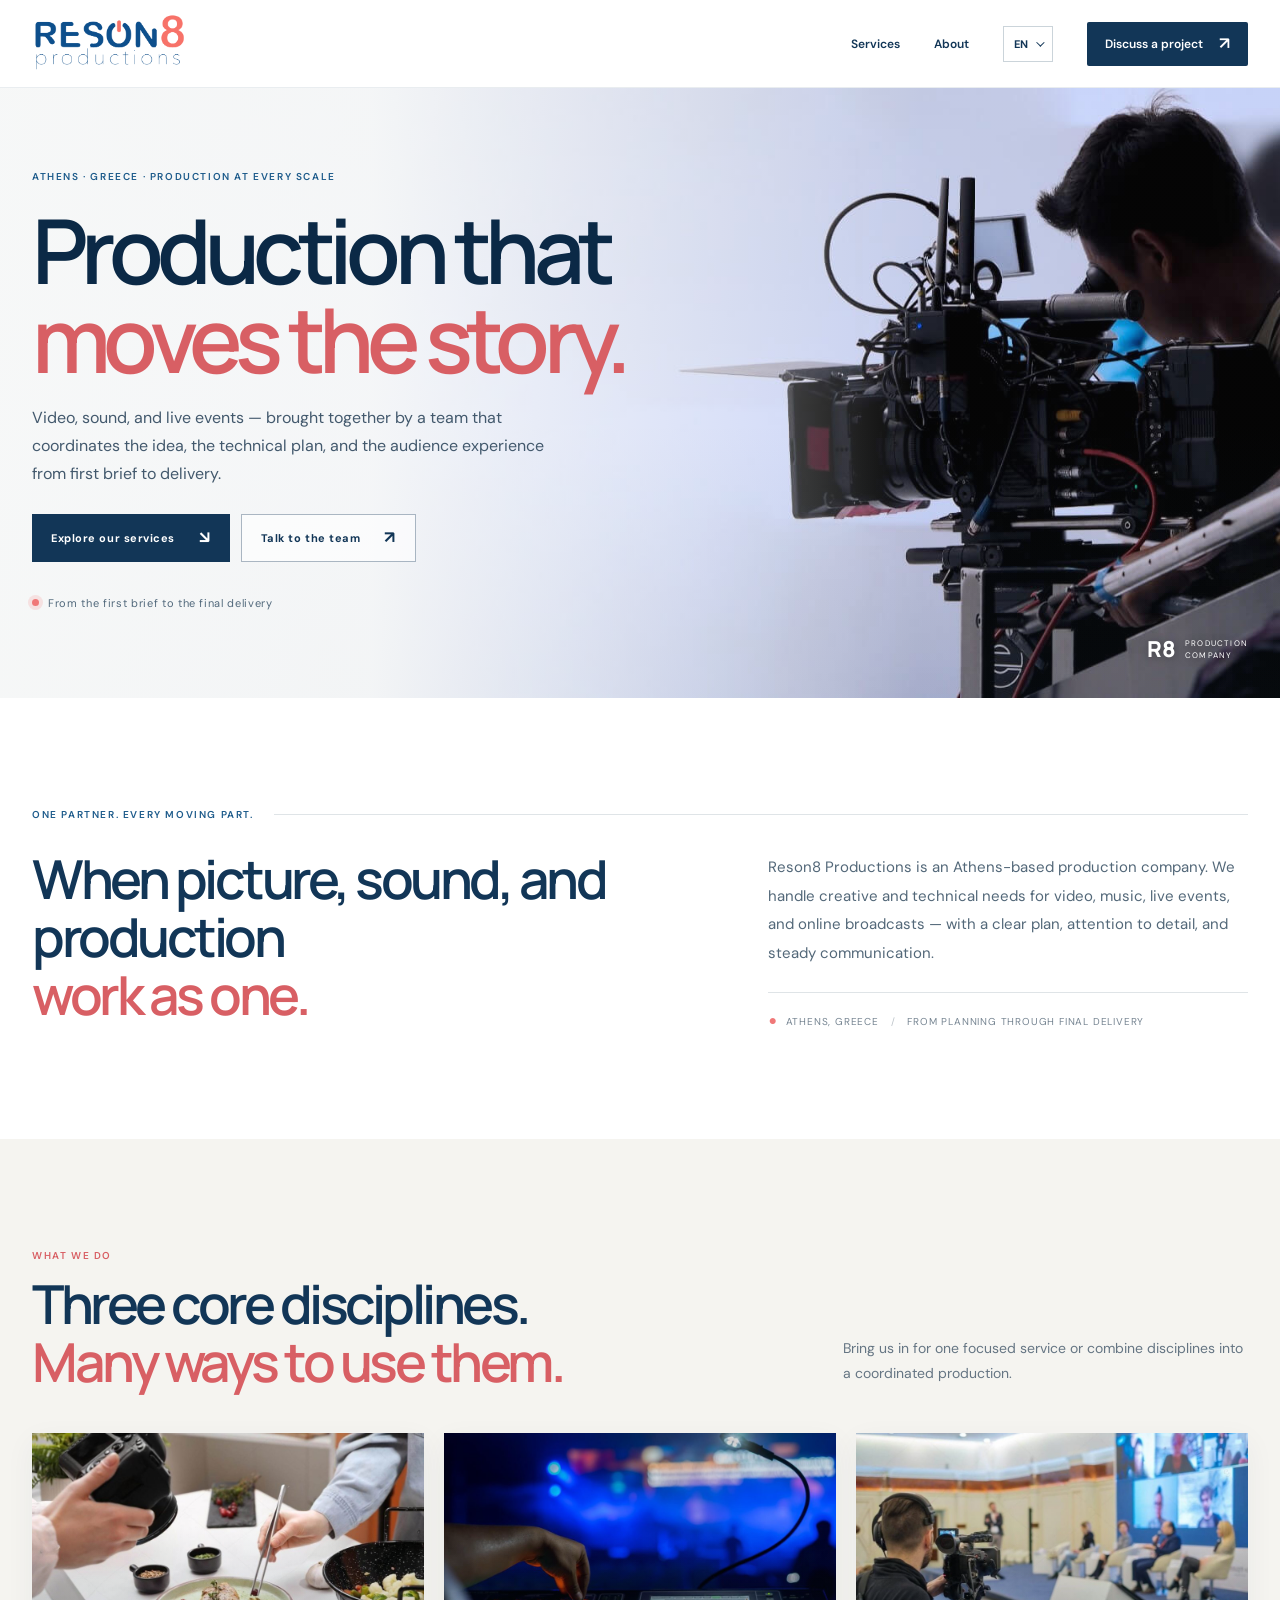
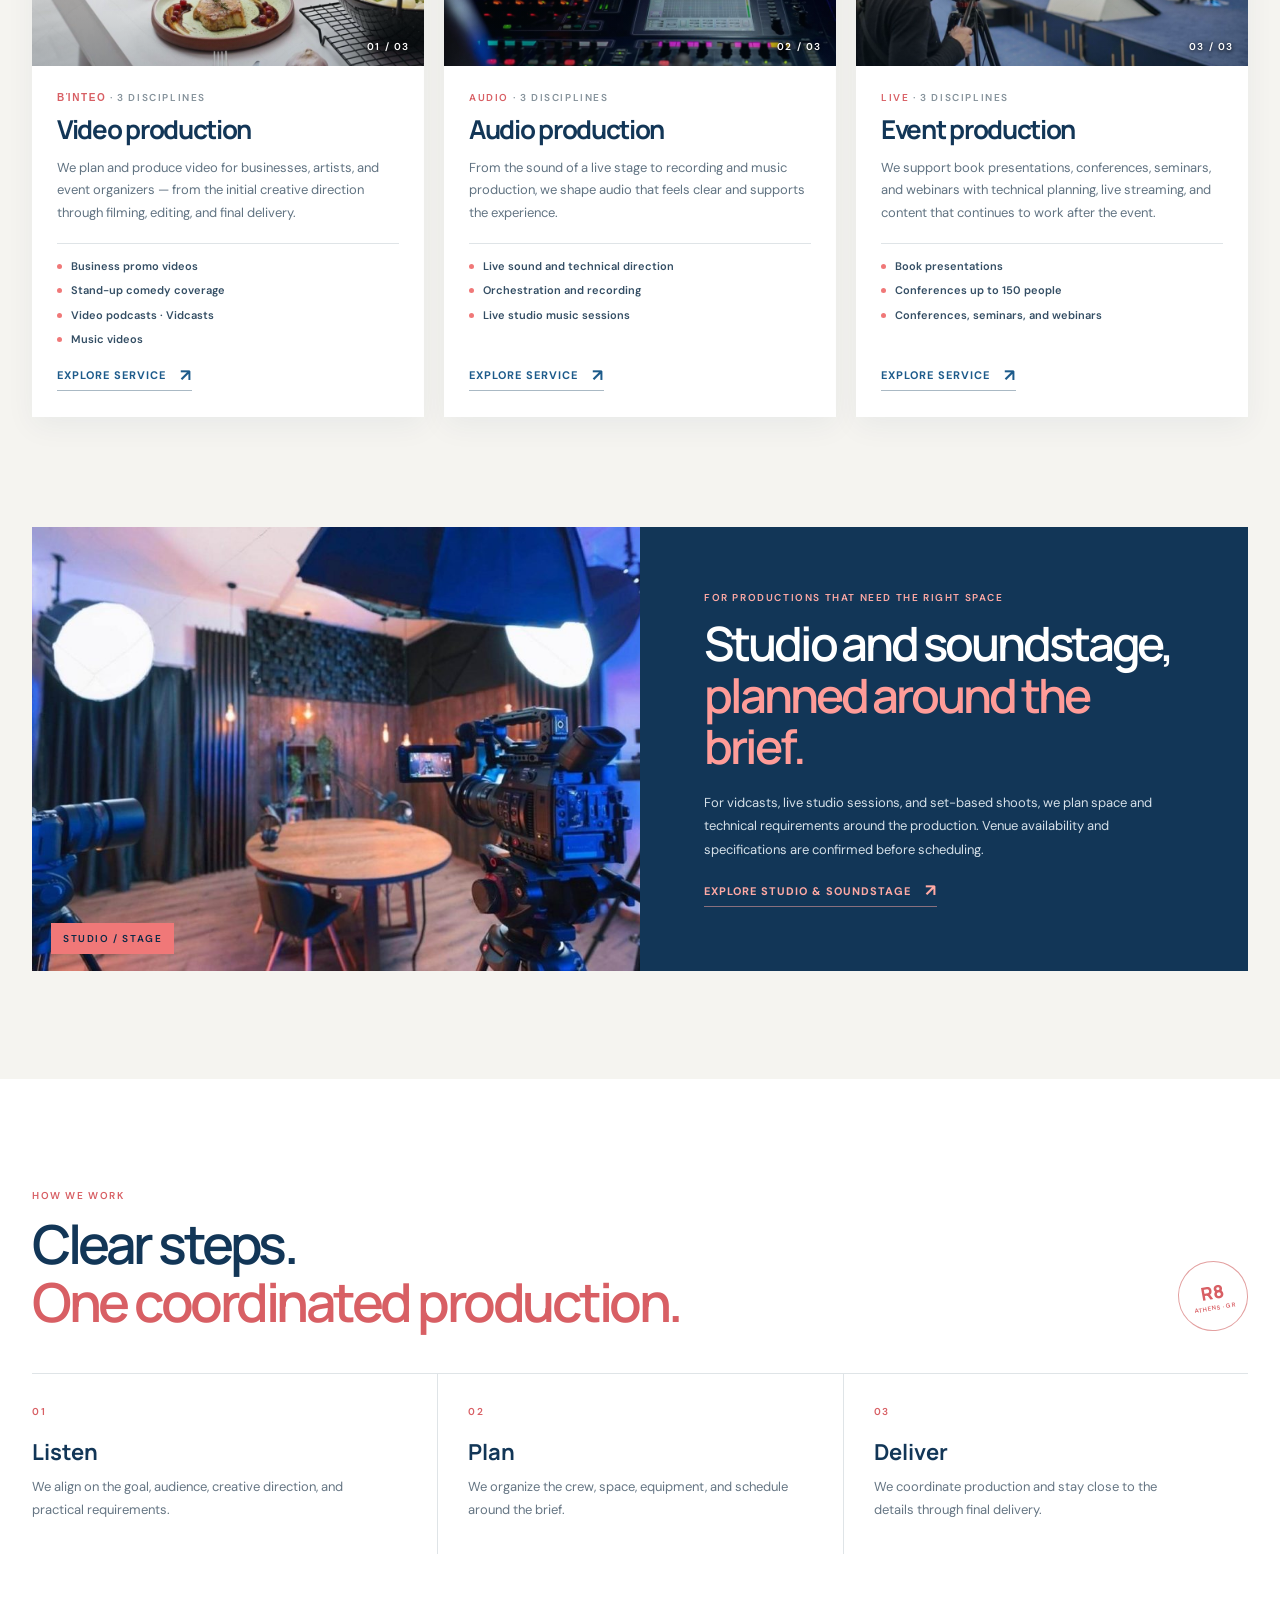
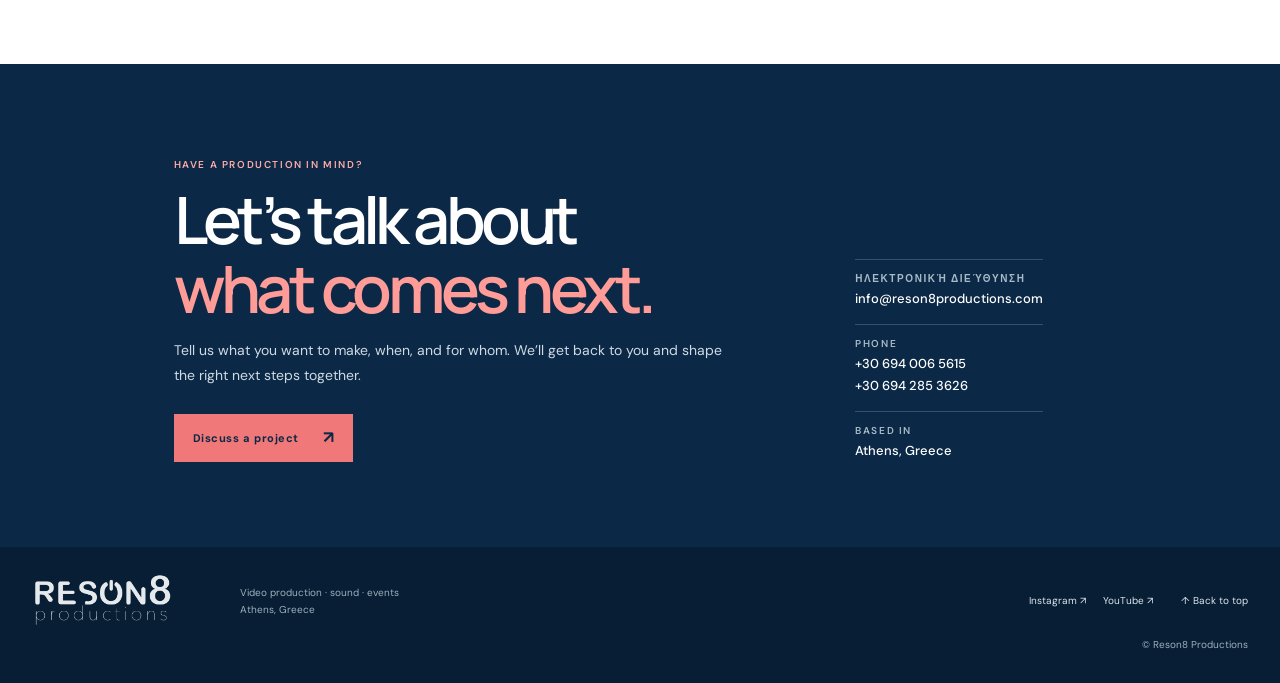
==== commit 11cba2c7: "Add files via upload" ====
--- a/en/index.html
+++ b/en/index.html
@@ -1,6 +1,6 @@
 <!doctype html><html lang="en"><head><meta charset="utf-8"><meta name="viewport" content="width=device-width,initial-scale=1"><title>Video, Audio &amp; Event Production in Athens | Reson8 Productions</title><meta name="description" content="Athens-based Reson8 Productions delivers video production, live sound, recording, events, vidcasts, and webinar support."><link rel="canonical" href="https://reson8productions.com/en/"><link rel="alternate" hreflang="el-GR" href="https://reson8productions.com/"><link rel="alternate" hreflang="en" href="https://reson8productions.com/en/"><link rel="alternate" hreflang="x-default" href="https://reson8productions.com/"><meta property="og:type" content="website"><meta property="og:site_name" content="Reson8 Productions"><meta property="og:locale" content="en_GB"><meta property="og:title" content="Video, Audio &amp; Event Production in Athens | Reson8 Productions"><meta property="og:description" content="Athens-based Reson8 Productions delivers video production, live sound, recording, events, vidcasts, and webinar support."><meta property="og:url" content="https://reson8productions.com/en/"><meta property="og:image" content="https://reson8productions.com/Reson8_files/original-camera-setup.jpg"><meta name="twitter:card" content="summary_large_image"><script type="application/ld+json">{"@context":"https://schema.org","@type":"Organization","@id":"https://reson8productions.com/#business","name":"Reson8 Productions","url":"https://reson8productions.com/","email":"info@reson8productions.com","telephone":["+30 694 006 5615","+30 694 285 3626"],"logo":"https://reson8productions.com/Reson8_files/original-reson8-logo.png","address":{"@type":"PostalAddress","addressLocality":"Athens","addressRegion":"Attica","addressCountry":"GR"},"sameAs":["https://www.instagram.com/reson8_productions/","https://www.youtube.com/@Reson8productions","https://www.facebook.com/profile.php?id=61552597577874"],"areaServed":{"@type":"City","name":"Athens"}}</script><link rel="preconnect" href="https://fonts.googleapis.com"><link rel="preconnect" href="https://fonts.gstatic.com" crossorigin><link href="https://fonts.googleapis.com/css2?family=DM+Sans:wght@400;500;600;700&family=Manrope:wght@400;500;600;700;800&display=swap" rel="stylesheet"><link rel="preload" as="image" href="../Reson8_files/original-camera-setup.jpg"><link rel="stylesheet" href="../assets/site.css"></head><body id="top"><header class="site-header"><div class="nav-shell"><a class="brand" href="../en/index.html" aria-label="Reson8 Productions"><img src="../Reson8_files/original-reson8-logo.png" width="200" height="76" alt="Reson8 Productions"></a><button class="menu-toggle" aria-label="Open menu" aria-expanded="false" type="button"><span></span><span></span></button><nav class="nav-links" aria-label="Services"><a href="../en/index.html#services">Services</a><a href="../en/index.html#about">About</a><div class="language-wrap"><button class="language-trigger" type="button" aria-haspopup="true" aria-expanded="false" aria-label="Language: EN"><span>EN</span><i aria-hidden="true"></i></button><div class="language-menu" hidden><a href="../index.html" lang="el">EL</a></div></div><a class="nav-cta" href="mailto:info@reson8productions.com?subject=Discuss+a+project">Discuss a project <span>↗</span></a></nav></div></header><main><section class="hero"><img class="hero-photo" src="../Reson8_files/original-camera-setup.jpg" alt="Camera crew preparing a cinema camera for a production" width="1920" height="562" fetchpriority="high"><div class="hero-wash"></div><div class="hero-content"><div class="eyebrow hero-eyebrow">Athens · Greece · Production at every scale</div><h1>Production that<br><em>moves the story.</em></h1><p>Video, sound, and live events — brought together by a team that coordinates the idea, the technical plan, and the audience experience from first brief to delivery.</p><div class="hero-actions"><a class="button button-dark" href="#services">Explore our services <span>↘</span></a><a class="button button-light" href="mailto:info@reson8productions.com">Talk to the team <span>↗</span></a></div><div class="hero-note"><span class="signal-dot"></span>From the first brief to the final delivery</div></div><div class="hero-signature"><span>R8</span><small>PRODUCTION<br>COMPANY</small></div></section>
 <section class="intro-section" id="about"><div class="section-label"><span class="eyebrow">One partner. Every moving part.</span><span class="rule"></span></div><div class="intro-grid"><h2>When picture, sound, and production<br><em>work as one.</em></h2><div class="intro-copy"><p>Reson8 Productions is an Athens-based production company. We handle creative and technical needs for video, music, live events, and online broadcasts — with a clear plan, attention to detail, and steady communication.</p><div class="location-line"><span class="pin">●</span>Athens, Greece <span class="line-sep">/</span> From planning through final delivery</div></div></div></section>
-<section class="services-section" id="services"><div class="section-heading"><div><div class="eyebrow coral-text">What we do</div><h2>Three core disciplines.<br><em>Many ways to use them.</em></h2></div><p>Bring us in for one focused service or combine disciplines into a coordinated production.</p></div><div class="service-grid"><article class="service-card"><a class="service-photo" href="../en/services/video-production/index.html" aria-label="Explore service: Video production"><img src="../Reson8_files/original-video-promo.jpg" alt="Promotional video shoot with camera and food styling" width="980" height="653" loading="lazy"><span class="photo-index">01 / 03</span></a><div class="service-card-copy"><div class="card-overline">Video <span>· 3 disciplines</span></div><h3><a href="../en/services/video-production/index.html">Video production</a></h3><p>We plan and produce video for businesses, artists, and event organizers — from the initial creative direction through filming, editing, and final delivery.</p><ul class="service-tags"><li>Business promo videos</li><li>Stand-up comedy coverage</li><li>Video podcasts · Vidcasts</li><li>Music videos</li></ul><a class="text-link" href="../en/services/video-production/index.html">Explore service <span>↗</span></a></div></article><article class="service-card"><a class="service-photo" href="../en/services/audio-production/index.html" aria-label="Explore service: Audio production"><img src="../Reson8_files/original-audio-live.jpg" alt="Sound engineer at a live production mixing console" width="980" height="653" loading="lazy"><span class="photo-index">02 / 03</span></a><div class="service-card-copy"><div class="card-overline">Audio <span>· 3 disciplines</span></div><h3><a href="../en/services/audio-production/index.html">Audio production</a></h3><p>From the sound of a live stage to recording and music production, we shape audio that feels clear and supports the experience.</p><ul class="service-tags"><li>Live sound and technical direction</li><li>Orchestration and recording</li><li>Live studio music sessions</li></ul><a class="text-link" href="../en/services/audio-production/index.html">Explore service <span>↗</span></a></div></article><article class="service-card"><a class="service-photo" href="../en/services/event-production/index.html" aria-label="Explore service: Event production"><img src="../Reson8_files/original-seminars.jpg" alt="Camera filming speakers at a conference" width="980" height="653" loading="lazy"><span class="photo-index">03 / 03</span></a><div class="service-card-copy"><div class="card-overline">Live <span>· 3 disciplines</span></div><h3><a href="../en/services/event-production/index.html">Event production</a></h3><p>We support book presentations, conferences, seminars, and webinars with technical planning, live streaming, and content that continues to work after the event.</p><ul class="service-tags"><li>Book presentations</li><li>Conferences up to 150 people</li><li>Conferences, seminars, and webinars</li></ul><a class="text-link" href="../en/services/event-production/index.html">Explore service <span>↗</span></a></div></article></div></section>
+<section class="services-section" id="services"><div class="section-heading"><div><div class="eyebrow coral-text">What we do</div><h2>Three core disciplines.<br><em>Many ways to use them.</em></h2></div><p>Bring us in for one focused service or combine disciplines into a coordinated production.</p></div><div class="service-grid"><article class="service-card"><a class="service-photo" href="../en/services/video-production/index.html" aria-label="Explore service: Video production"><img src="../Reson8_files/original-video-promo.jpg" alt="Promotional video shoot with camera and food styling" width="980" height="653" loading="lazy"><span class="photo-index">01 / 03</span></a><div class="service-card-copy"><div class="card-overline">Βίντεο <span>· 3 disciplines</span></div><h3><a href="../en/services/video-production/index.html">Video production</a></h3><p>We plan and produce video for businesses, artists, and event organizers — from the initial creative direction through filming, editing, and final delivery.</p><ul class="service-tags"><li>Business promo videos</li><li>Stand-up comedy coverage</li><li>Video podcasts · Vidcasts</li><li>Music videos</li></ul><a class="text-link" href="../en/services/video-production/index.html">Explore service <span>↗</span></a></div></article><article class="service-card"><a class="service-photo" href="../en/services/audio-production/index.html" aria-label="Explore service: Audio production"><img src="../Reson8_files/original-audio-live.jpg" alt="Sound engineer at a live production mixing console" width="980" height="653" loading="lazy"><span class="photo-index">02 / 03</span></a><div class="service-card-copy"><div class="card-overline">Audio <span>· 3 disciplines</span></div><h3><a href="../en/services/audio-production/index.html">Audio production</a></h3><p>From the sound of a live stage to recording and music production, we shape audio that feels clear and supports the experience.</p><ul class="service-tags"><li>Live sound and technical direction</li><li>Orchestration and recording</li><li>Live studio music sessions</li></ul><a class="text-link" href="../en/services/audio-production/index.html">Explore service <span>↗</span></a></div></article><article class="service-card"><a class="service-photo" href="../en/services/event-production/index.html" aria-label="Explore service: Event production"><img src="../Reson8_files/original-seminars.jpg" alt="Camera filming speakers at a conference" width="980" height="653" loading="lazy"><span class="photo-index">03 / 03</span></a><div class="service-card-copy"><div class="card-overline">Live <span>· 3 disciplines</span></div><h3><a href="../en/services/event-production/index.html">Event production</a></h3><p>We support book presentations, conferences, seminars, and webinars with technical planning, live streaming, and content that continues to work after the event.</p><ul class="service-tags"><li>Book presentations</li><li>Conferences up to 150 people</li><li>Conferences, seminars, and webinars</li></ul><a class="text-link" href="../en/services/event-production/index.html">Explore service <span>↗</span></a></div></article></div></section>
 <section class="studio-feature"><div class="studio-photo"><img src="../Reson8_files/original-videocasts.jpg" width="980" height="649" alt="Videocast studio with cameras, lighting, and microphones" loading="lazy"><span class="studio-photo-tag">STUDIO / STAGE</span></div><div class="studio-feature-copy"><div class="eyebrow">For productions that need the right space</div><h2>Studio and soundstage,<br><em>planned around the brief.</em></h2><p>For vidcasts, live studio sessions, and set-based shoots, we plan space and technical requirements around the production. Venue availability and specifications are confirmed before scheduling.</p><a class="text-link" href="../en/services/studio-soundstage/index.html">Explore studio & soundstage <span>↗</span></a></div></section>
 <section class="process-section"><div class="section-heading"><div><div class="eyebrow coral-text">How we work</div><h2>Clear steps.<br><em>One coordinated production.</em></h2></div><span class="process-stamp">R8<br><small>ATHENS · GR</small></span></div><div class="process-grid"><article class="process-step"><span>01</span><h3>Listen</h3><p>We align on the goal, audience, creative direction, and practical requirements.</p></article><article class="process-step"><span>02</span><h3>Plan</h3><p>We organize the crew, space, equipment, and schedule around the brief.</p></article><article class="process-step"><span>03</span><h3>Deliver</h3><p>We coordinate production and stay close to the details through final delivery.</p></article></div></section>
-<section class="contact-section" id="contact"><div class="contact-content"><div class="eyebrow">Have a production in mind?</div><h2>Let’s talk about<br><em>what comes next.</em></h2><p>Tell us what you want to make, when, and for whom. We’ll get back to you and shape the right next steps together.</p><a class="button button-coral" href="mailto:info@reson8productions.com">Discuss a project <span>↗</span></a></div><div class="contact-details"><div><span>Email</span><a href="mailto:info@reson8productions.com">info@reson8productions.com</a></div><div><span>Phone</span><a href="tel:+306940065615">+30 694 006 5615</a><a href="tel:+306942853626">+30 694 285 3626</a></div><div><span>Based in</span><strong>Athens, Greece</strong></div></div></section></main><footer class="site-footer"><div class="footer-inner"><a href="../en/index.html" class="footer-brand"><img src="../Reson8_files/original-reson8-logo.png" width="175" height="67" alt="Reson8 Productions"></a><p>Video production · sound · events<br>Athens, Greece</p><div class="footer-social"><a href="https://www.instagram.com/reson8_productions/" target="_blank" rel="noreferrer">Instagram ↗</a><a href="https://www.youtube.com/@Reson8productions" target="_blank" rel="noreferrer">YouTube ↗</a></div><a href="#top" class="backtop">↑ Back to top</a><small>© Reson8 Productions</small></div></footer><script>const t=document.querySelector('.menu-toggle'),n=document.querySelector('.nav-links'),l=document.querySelector('.language-trigger'),m=document.querySelector('.language-menu');t?.addEventListener('click',()=>{let o=n.classList.toggle('open');t.setAttribute('aria-expanded',o);});l?.addEventListener('click',()=>{let o=l.getAttribute('aria-expanded')==='true';l.setAttribute('aria-expanded',String(!o));m.hidden=o});document.addEventListener('click',e=>{if(!e.target.closest('.language-wrap')){m.hidden=true;l?.setAttribute('aria-expanded','false')}});document.addEventListener('keydown',e=>{if(e.key==='Escape'){m.hidden=true;l?.setAttribute('aria-expanded','false')}});</script></body></html>+<section class="contact-section" id="contact"><div class="contact-content"><div class="eyebrow">Have a production in mind?</div><h2>Let’s talk about<br><em>what comes next.</em></h2><p>Tell us what you want to make, when, and for whom. We’ll get back to you and shape the right next steps together.</p><a class="button button-coral" href="mailto:info@reson8productions.com">Discuss a project <span>↗</span></a></div><div class="contact-details"><div><span>Ηλεκτρονική διεύθυνση</span><a href="mailto:info@reson8productions.com">info@reson8productions.com</a></div><div><span>Phone</span><a href="tel:+306940065615">+30 694 006 5615</a><a href="tel:+306942853626">+30 694 285 3626</a></div><div><span>Based in</span><strong>Athens, Greece</strong></div></div></section></main><footer class="site-footer"><div class="footer-inner"><a href="../en/index.html" class="footer-brand"><img src="../Reson8_files/original-reson8-logo.png" width="175" height="67" alt="Reson8 Productions"></a><p>Video production · sound · events<br>Athens, Greece</p><div class="footer-social"><a href="https://www.instagram.com/reson8_productions/" target="_blank" rel="noreferrer">Instagram ↗</a><a href="https://www.youtube.com/@Reson8productions" target="_blank" rel="noreferrer">YouTube ↗</a></div><a href="#top" class="backtop">↑ Back to top</a><small>© Reson8 Productions</small></div></footer><script>const t=document.querySelector('.menu-toggle'),n=document.querySelector('.nav-links'),l=document.querySelector('.language-trigger'),m=document.querySelector('.language-menu');t?.addEventListener('click',()=>{let o=n.classList.toggle('open');t.setAttribute('aria-expanded',o);});l?.addEventListener('click',()=>{let o=l.getAttribute('aria-expanded')==='true';l.setAttribute('aria-expanded',String(!o));m.hidden=o});document.addEventListener('click',e=>{if(!e.target.closest('.language-wrap')){m.hidden=true;l?.setAttribute('aria-expanded','false')}});document.addEventListener('keydown',e=>{if(e.key==='Escape'){m.hidden=true;l?.setAttribute('aria-expanded','false')}});</script></body></html>
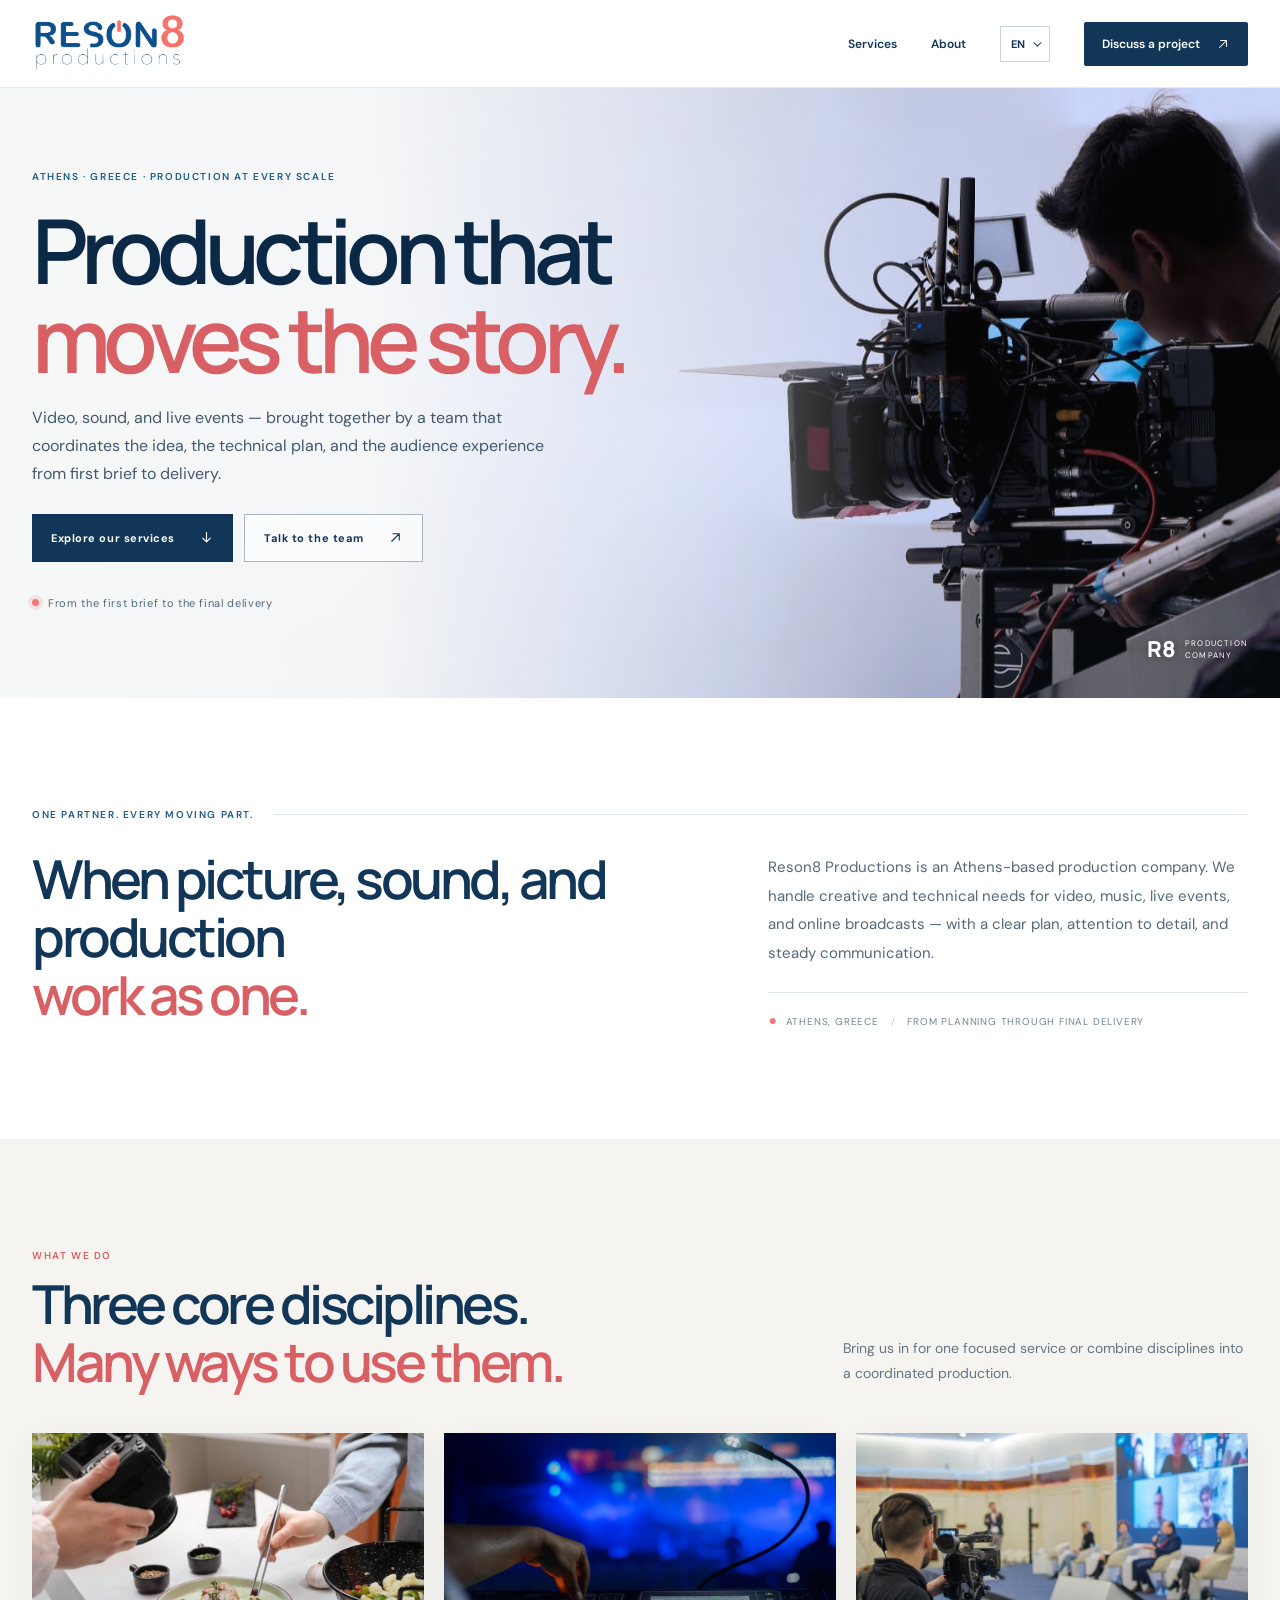
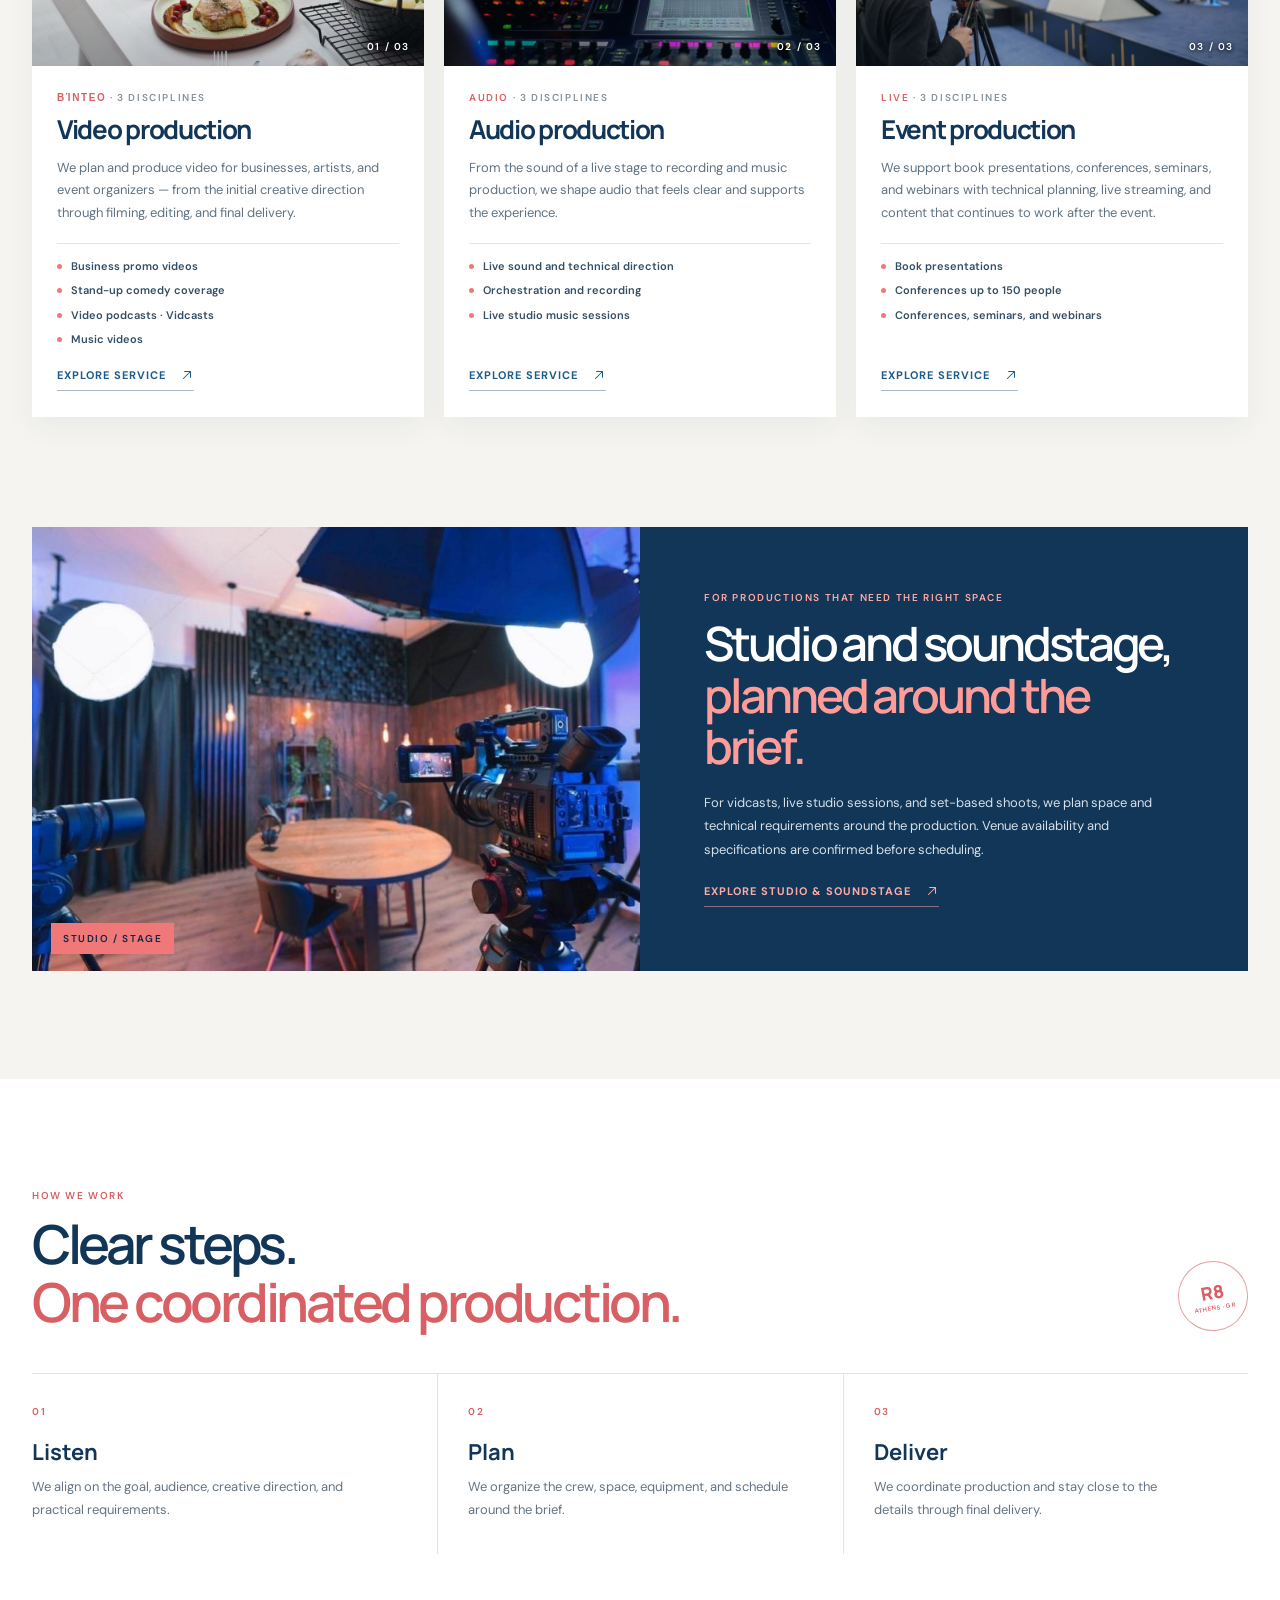
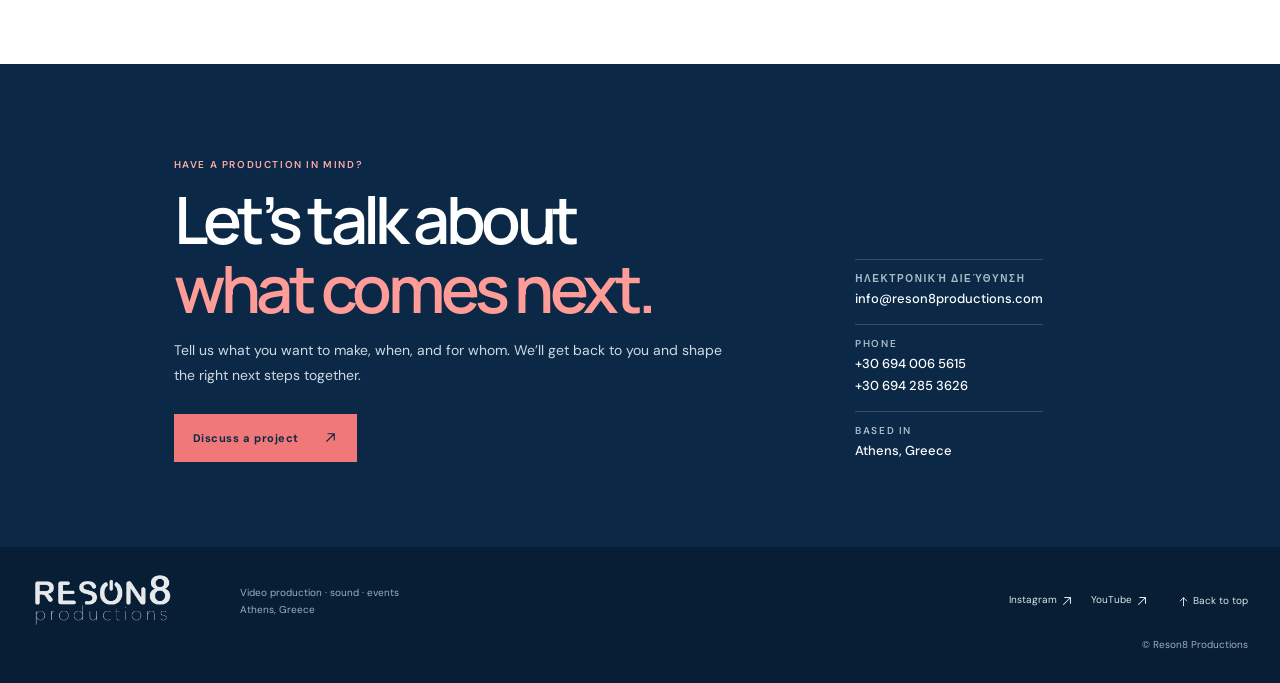
==== commit 40d4570b: "Add files via upload" ====
--- a/en/index.html
+++ b/en/index.html
@@ -1,6 +1,6 @@
-<!doctype html><html lang="en"><head><meta charset="utf-8"><meta name="viewport" content="width=device-width,initial-scale=1"><title>Video, Audio &amp; Event Production in Athens | Reson8 Productions</title><meta name="description" content="Athens-based Reson8 Productions delivers video production, live sound, recording, events, vidcasts, and webinar support."><link rel="canonical" href="https://reson8productions.com/en/"><link rel="alternate" hreflang="el-GR" href="https://reson8productions.com/"><link rel="alternate" hreflang="en" href="https://reson8productions.com/en/"><link rel="alternate" hreflang="x-default" href="https://reson8productions.com/"><meta property="og:type" content="website"><meta property="og:site_name" content="Reson8 Productions"><meta property="og:locale" content="en_GB"><meta property="og:title" content="Video, Audio &amp; Event Production in Athens | Reson8 Productions"><meta property="og:description" content="Athens-based Reson8 Productions delivers video production, live sound, recording, events, vidcasts, and webinar support."><meta property="og:url" content="https://reson8productions.com/en/"><meta property="og:image" content="https://reson8productions.com/Reson8_files/original-camera-setup.jpg"><meta name="twitter:card" content="summary_large_image"><script type="application/ld+json">{"@context":"https://schema.org","@type":"Organization","@id":"https://reson8productions.com/#business","name":"Reson8 Productions","url":"https://reson8productions.com/","email":"info@reson8productions.com","telephone":["+30 694 006 5615","+30 694 285 3626"],"logo":"https://reson8productions.com/Reson8_files/original-reson8-logo.png","address":{"@type":"PostalAddress","addressLocality":"Athens","addressRegion":"Attica","addressCountry":"GR"},"sameAs":["https://www.instagram.com/reson8_productions/","https://www.youtube.com/@Reson8productions","https://www.facebook.com/profile.php?id=61552597577874"],"areaServed":{"@type":"City","name":"Athens"}}</script><link rel="preconnect" href="https://fonts.googleapis.com"><link rel="preconnect" href="https://fonts.gstatic.com" crossorigin><link href="https://fonts.googleapis.com/css2?family=DM+Sans:wght@400;500;600;700&family=Manrope:wght@400;500;600;700;800&display=swap" rel="stylesheet"><link rel="preload" as="image" href="../Reson8_files/original-camera-setup.jpg"><link rel="stylesheet" href="../assets/site.css"></head><body id="top"><header class="site-header"><div class="nav-shell"><a class="brand" href="../en/index.html" aria-label="Reson8 Productions"><img src="../Reson8_files/original-reson8-logo.png" width="200" height="76" alt="Reson8 Productions"></a><button class="menu-toggle" aria-label="Open menu" aria-expanded="false" type="button"><span></span><span></span></button><nav class="nav-links" aria-label="Services"><a href="../en/index.html#services">Services</a><a href="../en/index.html#about">About</a><div class="language-wrap"><button class="language-trigger" type="button" aria-haspopup="true" aria-expanded="false" aria-label="Language: EN"><span>EN</span><i aria-hidden="true"></i></button><div class="language-menu" hidden><a href="../index.html" lang="el">EL</a></div></div><a class="nav-cta" href="mailto:info@reson8productions.com?subject=Discuss+a+project">Discuss a project <span>↗</span></a></nav></div></header><main><section class="hero"><img class="hero-photo" src="../Reson8_files/original-camera-setup.jpg" alt="Camera crew preparing a cinema camera for a production" width="1920" height="562" fetchpriority="high"><div class="hero-wash"></div><div class="hero-content"><div class="eyebrow hero-eyebrow">Athens · Greece · Production at every scale</div><h1>Production that<br><em>moves the story.</em></h1><p>Video, sound, and live events — brought together by a team that coordinates the idea, the technical plan, and the audience experience from first brief to delivery.</p><div class="hero-actions"><a class="button button-dark" href="#services">Explore our services <span>↘</span></a><a class="button button-light" href="mailto:info@reson8productions.com">Talk to the team <span>↗</span></a></div><div class="hero-note"><span class="signal-dot"></span>From the first brief to the final delivery</div></div><div class="hero-signature"><span>R8</span><small>PRODUCTION<br>COMPANY</small></div></section>
+<!doctype html><html lang="en"><head><meta charset="utf-8"><meta name="viewport" content="width=device-width,initial-scale=1"><title>Video, Audio &amp; Event Production in Athens | Reson8 Productions</title><meta name="description" content="Athens-based Reson8 Productions delivers video production, live sound, recording, events, vidcasts, and webinar support."><link rel="canonical" href="https://reson8productions.com/en/"><link rel="alternate" hreflang="el-GR" href="https://reson8productions.com/"><link rel="alternate" hreflang="en" href="https://reson8productions.com/en/"><link rel="alternate" hreflang="x-default" href="https://reson8productions.com/"><meta property="og:type" content="website"><meta property="og:site_name" content="Reson8 Productions"><meta property="og:locale" content="en_GB"><meta property="og:title" content="Video, Audio &amp; Event Production in Athens | Reson8 Productions"><meta property="og:description" content="Athens-based Reson8 Productions delivers video production, live sound, recording, events, vidcasts, and webinar support."><meta property="og:url" content="https://reson8productions.com/en/"><meta property="og:image" content="https://reson8productions.com/Reson8_files/original-camera-setup.jpg"><meta name="twitter:card" content="summary_large_image"><script type="application/ld+json">{"@context":"https://schema.org","@type":"Organization","@id":"https://reson8productions.com/#business","name":"Reson8 Productions","url":"https://reson8productions.com/","email":"info@reson8productions.com","telephone":["+30 694 006 5615","+30 694 285 3626"],"logo":"https://reson8productions.com/Reson8_files/original-reson8-logo.png","address":{"@type":"PostalAddress","addressLocality":"Athens","addressRegion":"Attica","addressCountry":"GR"},"sameAs":["https://www.instagram.com/reson8_productions/","https://www.youtube.com/@Reson8productions","https://www.facebook.com/profile.php?id=61552597577874"],"areaServed":{"@type":"City","name":"Athens"}}</script><link rel="preconnect" href="https://fonts.googleapis.com"><link rel="preconnect" href="https://fonts.gstatic.com" crossorigin><link href="https://fonts.googleapis.com/css2?family=DM+Sans:wght@400;500;600;700&family=Manrope:wght@400;500;600;700;800&display=swap" rel="stylesheet"><link rel="preload" as="image" href="../Reson8_files/original-camera-setup.jpg"><link rel="stylesheet" href="../assets/site.css"></head><body id="top"><header class="site-header"><div class="nav-shell"><a class="brand" href="../en/index.html" aria-label="Reson8 Productions"><img src="../Reson8_files/original-reson8-logo.png" width="200" height="76" alt="Reson8 Productions"></a><button class="menu-toggle" aria-label="Open menu" aria-expanded="false" type="button"><span></span><span></span></button><nav class="nav-links" aria-label="Services"><a href="../en/index.html#services">Services</a><a href="../en/index.html#about">About</a><div class="language-wrap"><button class="language-trigger" type="button" aria-haspopup="true" aria-expanded="false" aria-label="Language: EN"><span>EN</span><i aria-hidden="true"></i></button><div class="language-menu" hidden><a href="../index.html" lang="el">EL</a></div></div><a class="nav-cta" href="mailto:info@reson8productions.com?subject=Discuss+a+project">Discuss a project <svg class="icon-arrow icon-arrow-ne" aria-hidden="true" viewBox="0 0 24 24" fill="none" focusable="false"><path d="M6 18 18 6M8 6h10v10"/></svg></a></nav></div></header><main><section class="hero"><img class="hero-photo" src="../Reson8_files/original-camera-setup.jpg" alt="Camera crew preparing a cinema camera for a production" width="1920" height="562" fetchpriority="high"><div class="hero-wash"></div><div class="hero-content"><div class="eyebrow hero-eyebrow">Athens · Greece · Production at every scale</div><h1>Production that<br><em>moves the story.</em></h1><p>Video, sound, and live events — brought together by a team that coordinates the idea, the technical plan, and the audience experience from first brief to delivery.</p><div class="hero-actions"><a class="button button-dark" href="#services">Explore our services <svg class="icon-arrow icon-arrow-down" aria-hidden="true" viewBox="0 0 24 24" fill="none" focusable="false"><path d="M12 4v15m-6-6 6 6 6-6"/></svg></a><a class="button button-light" href="mailto:info@reson8productions.com">Talk to the team <svg class="icon-arrow icon-arrow-ne" aria-hidden="true" viewBox="0 0 24 24" fill="none" focusable="false"><path d="M6 18 18 6M8 6h10v10"/></svg></a></div><div class="hero-note"><span class="signal-dot"></span>From the first brief to the final delivery</div></div><div class="hero-signature"><span>R8</span><small>PRODUCTION<br>COMPANY</small></div></section>
 <section class="intro-section" id="about"><div class="section-label"><span class="eyebrow">One partner. Every moving part.</span><span class="rule"></span></div><div class="intro-grid"><h2>When picture, sound, and production<br><em>work as one.</em></h2><div class="intro-copy"><p>Reson8 Productions is an Athens-based production company. We handle creative and technical needs for video, music, live events, and online broadcasts — with a clear plan, attention to detail, and steady communication.</p><div class="location-line"><span class="pin">●</span>Athens, Greece <span class="line-sep">/</span> From planning through final delivery</div></div></div></section>
-<section class="services-section" id="services"><div class="section-heading"><div><div class="eyebrow coral-text">What we do</div><h2>Three core disciplines.<br><em>Many ways to use them.</em></h2></div><p>Bring us in for one focused service or combine disciplines into a coordinated production.</p></div><div class="service-grid"><article class="service-card"><a class="service-photo" href="../en/services/video-production/index.html" aria-label="Explore service: Video production"><img src="../Reson8_files/original-video-promo.jpg" alt="Promotional video shoot with camera and food styling" width="980" height="653" loading="lazy"><span class="photo-index">01 / 03</span></a><div class="service-card-copy"><div class="card-overline">Βίντεο <span>· 3 disciplines</span></div><h3><a href="../en/services/video-production/index.html">Video production</a></h3><p>We plan and produce video for businesses, artists, and event organizers — from the initial creative direction through filming, editing, and final delivery.</p><ul class="service-tags"><li>Business promo videos</li><li>Stand-up comedy coverage</li><li>Video podcasts · Vidcasts</li><li>Music videos</li></ul><a class="text-link" href="../en/services/video-production/index.html">Explore service <span>↗</span></a></div></article><article class="service-card"><a class="service-photo" href="../en/services/audio-production/index.html" aria-label="Explore service: Audio production"><img src="../Reson8_files/original-audio-live.jpg" alt="Sound engineer at a live production mixing console" width="980" height="653" loading="lazy"><span class="photo-index">02 / 03</span></a><div class="service-card-copy"><div class="card-overline">Audio <span>· 3 disciplines</span></div><h3><a href="../en/services/audio-production/index.html">Audio production</a></h3><p>From the sound of a live stage to recording and music production, we shape audio that feels clear and supports the experience.</p><ul class="service-tags"><li>Live sound and technical direction</li><li>Orchestration and recording</li><li>Live studio music sessions</li></ul><a class="text-link" href="../en/services/audio-production/index.html">Explore service <span>↗</span></a></div></article><article class="service-card"><a class="service-photo" href="../en/services/event-production/index.html" aria-label="Explore service: Event production"><img src="../Reson8_files/original-seminars.jpg" alt="Camera filming speakers at a conference" width="980" height="653" loading="lazy"><span class="photo-index">03 / 03</span></a><div class="service-card-copy"><div class="card-overline">Live <span>· 3 disciplines</span></div><h3><a href="../en/services/event-production/index.html">Event production</a></h3><p>We support book presentations, conferences, seminars, and webinars with technical planning, live streaming, and content that continues to work after the event.</p><ul class="service-tags"><li>Book presentations</li><li>Conferences up to 150 people</li><li>Conferences, seminars, and webinars</li></ul><a class="text-link" href="../en/services/event-production/index.html">Explore service <span>↗</span></a></div></article></div></section>
-<section class="studio-feature"><div class="studio-photo"><img src="../Reson8_files/original-videocasts.jpg" width="980" height="649" alt="Videocast studio with cameras, lighting, and microphones" loading="lazy"><span class="studio-photo-tag">STUDIO / STAGE</span></div><div class="studio-feature-copy"><div class="eyebrow">For productions that need the right space</div><h2>Studio and soundstage,<br><em>planned around the brief.</em></h2><p>For vidcasts, live studio sessions, and set-based shoots, we plan space and technical requirements around the production. Venue availability and specifications are confirmed before scheduling.</p><a class="text-link" href="../en/services/studio-soundstage/index.html">Explore studio & soundstage <span>↗</span></a></div></section>
+<section class="services-section" id="services"><div class="section-heading"><div><div class="eyebrow coral-text">What we do</div><h2>Three core disciplines.<br><em>Many ways to use them.</em></h2></div><p>Bring us in for one focused service or combine disciplines into a coordinated production.</p></div><div class="service-grid"><article class="service-card"><a class="service-photo" href="../en/services/video-production/index.html" aria-label="Explore service: Video production"><img src="../Reson8_files/original-video-promo.jpg" alt="Promotional video shoot with camera and food styling" width="980" height="653" loading="lazy"><span class="photo-index">01 / 03</span></a><div class="service-card-copy"><div class="card-overline">Βίντεο <span>· 3 disciplines</span></div><h3><a href="../en/services/video-production/index.html">Video production</a></h3><p>We plan and produce video for businesses, artists, and event organizers — from the initial creative direction through filming, editing, and final delivery.</p><ul class="service-tags"><li>Business promo videos</li><li>Stand-up comedy coverage</li><li>Video podcasts · Vidcasts</li><li>Music videos</li></ul><a class="text-link" href="../en/services/video-production/index.html">Explore service <svg class="icon-arrow icon-arrow-ne" aria-hidden="true" viewBox="0 0 24 24" fill="none" focusable="false"><path d="M6 18 18 6M8 6h10v10"/></svg></a></div></article><article class="service-card"><a class="service-photo" href="../en/services/audio-production/index.html" aria-label="Explore service: Audio production"><img src="../Reson8_files/original-audio-live.jpg" alt="Sound engineer at a live production mixing console" width="980" height="653" loading="lazy"><span class="photo-index">02 / 03</span></a><div class="service-card-copy"><div class="card-overline">Audio <span>· 3 disciplines</span></div><h3><a href="../en/services/audio-production/index.html">Audio production</a></h3><p>From the sound of a live stage to recording and music production, we shape audio that feels clear and supports the experience.</p><ul class="service-tags"><li>Live sound and technical direction</li><li>Orchestration and recording</li><li>Live studio music sessions</li></ul><a class="text-link" href="../en/services/audio-production/index.html">Explore service <svg class="icon-arrow icon-arrow-ne" aria-hidden="true" viewBox="0 0 24 24" fill="none" focusable="false"><path d="M6 18 18 6M8 6h10v10"/></svg></a></div></article><article class="service-card"><a class="service-photo" href="../en/services/event-production/index.html" aria-label="Explore service: Event production"><img src="../Reson8_files/original-seminars.jpg" alt="Camera filming speakers at a conference" width="980" height="653" loading="lazy"><span class="photo-index">03 / 03</span></a><div class="service-card-copy"><div class="card-overline">Live <span>· 3 disciplines</span></div><h3><a href="../en/services/event-production/index.html">Event production</a></h3><p>We support book presentations, conferences, seminars, and webinars with technical planning, live streaming, and content that continues to work after the event.</p><ul class="service-tags"><li>Book presentations</li><li>Conferences up to 150 people</li><li>Conferences, seminars, and webinars</li></ul><a class="text-link" href="../en/services/event-production/index.html">Explore service <svg class="icon-arrow icon-arrow-ne" aria-hidden="true" viewBox="0 0 24 24" fill="none" focusable="false"><path d="M6 18 18 6M8 6h10v10"/></svg></a></div></article></div></section>
+<section class="studio-feature"><div class="studio-photo"><img src="../Reson8_files/original-videocasts.jpg" width="980" height="649" alt="Videocast studio with cameras, lighting, and microphones" loading="lazy"><span class="studio-photo-tag">STUDIO / STAGE</span></div><div class="studio-feature-copy"><div class="eyebrow">For productions that need the right space</div><h2>Studio and soundstage,<br><em>planned around the brief.</em></h2><p>For vidcasts, live studio sessions, and set-based shoots, we plan space and technical requirements around the production. Venue availability and specifications are confirmed before scheduling.</p><a class="text-link" href="../en/services/studio-soundstage/index.html">Explore studio & soundstage <svg class="icon-arrow icon-arrow-ne" aria-hidden="true" viewBox="0 0 24 24" fill="none" focusable="false"><path d="M6 18 18 6M8 6h10v10"/></svg></a></div></section>
 <section class="process-section"><div class="section-heading"><div><div class="eyebrow coral-text">How we work</div><h2>Clear steps.<br><em>One coordinated production.</em></h2></div><span class="process-stamp">R8<br><small>ATHENS · GR</small></span></div><div class="process-grid"><article class="process-step"><span>01</span><h3>Listen</h3><p>We align on the goal, audience, creative direction, and practical requirements.</p></article><article class="process-step"><span>02</span><h3>Plan</h3><p>We organize the crew, space, equipment, and schedule around the brief.</p></article><article class="process-step"><span>03</span><h3>Deliver</h3><p>We coordinate production and stay close to the details through final delivery.</p></article></div></section>
-<section class="contact-section" id="contact"><div class="contact-content"><div class="eyebrow">Have a production in mind?</div><h2>Let’s talk about<br><em>what comes next.</em></h2><p>Tell us what you want to make, when, and for whom. We’ll get back to you and shape the right next steps together.</p><a class="button button-coral" href="mailto:info@reson8productions.com">Discuss a project <span>↗</span></a></div><div class="contact-details"><div><span>Ηλεκτρονική διεύθυνση</span><a href="mailto:info@reson8productions.com">info@reson8productions.com</a></div><div><span>Phone</span><a href="tel:+306940065615">+30 694 006 5615</a><a href="tel:+306942853626">+30 694 285 3626</a></div><div><span>Based in</span><strong>Athens, Greece</strong></div></div></section></main><footer class="site-footer"><div class="footer-inner"><a href="../en/index.html" class="footer-brand"><img src="../Reson8_files/original-reson8-logo.png" width="175" height="67" alt="Reson8 Productions"></a><p>Video production · sound · events<br>Athens, Greece</p><div class="footer-social"><a href="https://www.instagram.com/reson8_productions/" target="_blank" rel="noreferrer">Instagram ↗</a><a href="https://www.youtube.com/@Reson8productions" target="_blank" rel="noreferrer">YouTube ↗</a></div><a href="#top" class="backtop">↑ Back to top</a><small>© Reson8 Productions</small></div></footer><script>const t=document.querySelector('.menu-toggle'),n=document.querySelector('.nav-links'),l=document.querySelector('.language-trigger'),m=document.querySelector('.language-menu');t?.addEventListener('click',()=>{let o=n.classList.toggle('open');t.setAttribute('aria-expanded',o);});l?.addEventListener('click',()=>{let o=l.getAttribute('aria-expanded')==='true';l.setAttribute('aria-expanded',String(!o));m.hidden=o});document.addEventListener('click',e=>{if(!e.target.closest('.language-wrap')){m.hidden=true;l?.setAttribute('aria-expanded','false')}});document.addEventListener('keydown',e=>{if(e.key==='Escape'){m.hidden=true;l?.setAttribute('aria-expanded','false')}});</script></body></html>+<section class="contact-section" id="contact"><div class="contact-content"><div class="eyebrow">Have a production in mind?</div><h2>Let’s talk about<br><em>what comes next.</em></h2><p>Tell us what you want to make, when, and for whom. We’ll get back to you and shape the right next steps together.</p><a class="button button-coral" href="mailto:info@reson8productions.com">Discuss a project <svg class="icon-arrow icon-arrow-ne" aria-hidden="true" viewBox="0 0 24 24" fill="none" focusable="false"><path d="M6 18 18 6M8 6h10v10"/></svg></a></div><div class="contact-details"><div><span>Ηλεκτρονική διεύθυνση</span><a href="mailto:info@reson8productions.com">info@reson8productions.com</a></div><div><span>Phone</span><a href="tel:+306940065615">+30 694 006 5615</a><a href="tel:+306942853626">+30 694 285 3626</a></div><div><span>Based in</span><strong>Athens, Greece</strong></div></div></section></main><footer class="site-footer"><div class="footer-inner"><a href="../en/index.html" class="footer-brand"><img src="../Reson8_files/original-reson8-logo.png" width="175" height="67" alt="Reson8 Productions"></a><p>Video production · sound · events<br>Athens, Greece</p><div class="footer-social"><a href="https://www.instagram.com/reson8_productions/" target="_blank" rel="noreferrer">Instagram <svg class="icon-arrow icon-arrow-ne" aria-hidden="true" viewBox="0 0 24 24" fill="none" focusable="false"><path d="M6 18 18 6M8 6h10v10"/></svg></a><a href="https://www.youtube.com/@Reson8productions" target="_blank" rel="noreferrer">YouTube <svg class="icon-arrow icon-arrow-ne" aria-hidden="true" viewBox="0 0 24 24" fill="none" focusable="false"><path d="M6 18 18 6M8 6h10v10"/></svg></a></div><a href="#top" class="backtop"><svg class="icon-arrow icon-arrow-up" aria-hidden="true" viewBox="0 0 24 24" fill="none" focusable="false"><path d="M12 20V5m-6 6 6-6 6 6"/></svg> Back to top</a><small>© Reson8 Productions</small></div></footer><script>const t=document.querySelector('.menu-toggle'),n=document.querySelector('.nav-links'),l=document.querySelector('.language-trigger'),m=document.querySelector('.language-menu');t?.addEventListener('click',()=>{let o=n.classList.toggle('open');t.setAttribute('aria-expanded',o);});l?.addEventListener('click',()=>{let o=l.getAttribute('aria-expanded')==='true';l.setAttribute('aria-expanded',String(!o));m.hidden=o});document.addEventListener('click',e=>{if(!e.target.closest('.language-wrap')){m.hidden=true;l?.setAttribute('aria-expanded','false')}});document.addEventListener('keydown',e=>{if(e.key==='Escape'){m.hidden=true;l?.setAttribute('aria-expanded','false')}});</script></body></html>
--- a/assets/site.css
+++ b/assets/site.css
@@ -10,3 +10,7 @@
 @media(max-width:760px){html{scroll-padding-top:76px}.site-header{height:74px}.nav-shell{width:calc(100% - 36px)}.brand img{width:134px}.menu-toggle{display:flex;width:38px;height:38px;flex-direction:column;justify-content:center;align-items:center;gap:5px;border:1px solid var(--line);background:#fff;color:var(--navy)}.menu-toggle span{width:15px;height:1px;background:var(--navy)}.nav-links{display:none;position:absolute;left:0;right:0;top:73px;flex-direction:column;align-items:stretch;gap:8px;padding:20px 22px 25px;background:#fff;border-bottom:1px solid var(--line);box-shadow:0 18px 30px rgba(10,37,63,.1)}.nav-links.open{display:flex}.nav-links>a:not(.nav-cta){padding:10px 0}.nav-cta{justify-content:space-between}.language-wrap{position:absolute;right:22px;top:18px}.hero{min-height:680px;align-items:flex-end}.hero-photo{object-position:66% center}.hero-wash{background:linear-gradient(0deg,rgba(248,249,248,.97) 0%,rgba(248,249,248,.94) 42%,rgba(248,249,248,.32) 72%,rgba(248,249,248,.02) 100%)}.hero-content{width:calc(100% - 40px);padding:50px 0 42px}.hero h1{font-size:clamp(49px,13vw,72px);margin:16px 0}.hero-content>p{font-size:14px}.hero-signature{right:20px;top:24px;bottom:auto;color:white}.intro-section,.services-section,.process-section{padding:72px 20px}.intro-grid{grid-template-columns:1fr;gap:20px}.intro-grid h2,.section-heading h2,.studio-feature h2,.process-heading h2{font-size:clamp(34px,10vw,48px)}.intro-copy p{font-size:14px}.section-heading{display:block;margin-bottom:25px}.section-heading p{margin-top:18px}.service-grid{grid-template-columns:1fr;gap:15px}.service-photo{aspect-ratio:1.85}.service-card-copy{padding:22px}.service-card h3{font-size:25px}.service-tags{grid-template-columns:1fr 1fr;column-gap:16px}.studio-feature{padding:0 20px 72px;grid-template-columns:1fr}.studio-photo{min-height:260px;aspect-ratio:1.5}.studio-feature-copy{padding:31px 25px 34px}.process-grid{grid-template-columns:1fr}.process-step,.process-step+.process-step{padding:22px 0;border-left:0;border-bottom:1px solid var(--line);min-height:auto}.process-step:last-child{border-bottom:0}.contact-section{padding:67px 20px 58px;grid-template-columns:1fr;gap:35px}.contact-content{justify-self:start}.contact-content h2{font-size:clamp(42px,12vw,58px)}.contact-details{width:100%}.site-footer{padding:25px 20px}.footer-inner{grid-template-columns:1fr auto;gap:15px}.footer-inner p{grid-column:1/-1;grid-row:2}.footer-social{grid-column:1/-1;grid-row:3}.backtop{grid-column:2;grid-row:1}.footer-inner small{grid-column:1/-1;justify-self:start;margin-top:0}.detail-hero{padding:38px 20px 55px;grid-template-columns:1fr;gap:27px}.breadcrumbs{margin-bottom:23px}.detail-copy h1{font-size:clamp(43px,12vw,64px)}.detail-hero-photo{height:auto;aspect-ratio:1.45}.offer-section{padding:68px 20px 73px}.offer-grid{grid-template-columns:1fr;gap:13px}.offer-photo{aspect-ratio:1.75}.offer-copy{padding:19px}.offer-copy h3{font-size:20px}.detail-note{padding:0 20px 68px;grid-template-columns:48px 1fr;gap:14px;align-items:start}.detail-note-mark{width:46px;height:46px;font-size:13px}.detail-note .text-link{grid-column:2}.detail-contact{padding:44px 20px;display:block}.detail-contact h2{font-size:38px}.detail-contact .button{margin-top:21px}}
 @media(max-width:420px){.hero-actions{display:grid;grid-template-columns:1fr}.button{width:100%}.service-tags{grid-template-columns:1fr}.hero-signature{transform:scale(.88);transform-origin:top right}.location-line{font-size:9px}}
 @media(prefers-reduced-motion:reduce){html{scroll-behavior:auto}*,*:before,*:after{transition:none!important}}
+
+/* Crisp inline arrows: consistent across desktop and mobile */
+.icon-arrow{width:14px;height:14px;flex:0 0 14px;display:inline-block;vertical-align:middle;overflow:visible}.icon-arrow path{stroke:currentColor;stroke-width:1.8;stroke-linecap:round;stroke-linejoin:round}
+.button .icon-arrow{width:15px;height:15px;flex-basis:15px}.backtop .icon-arrow{width:13px;height:13px;flex-basis:13px}
